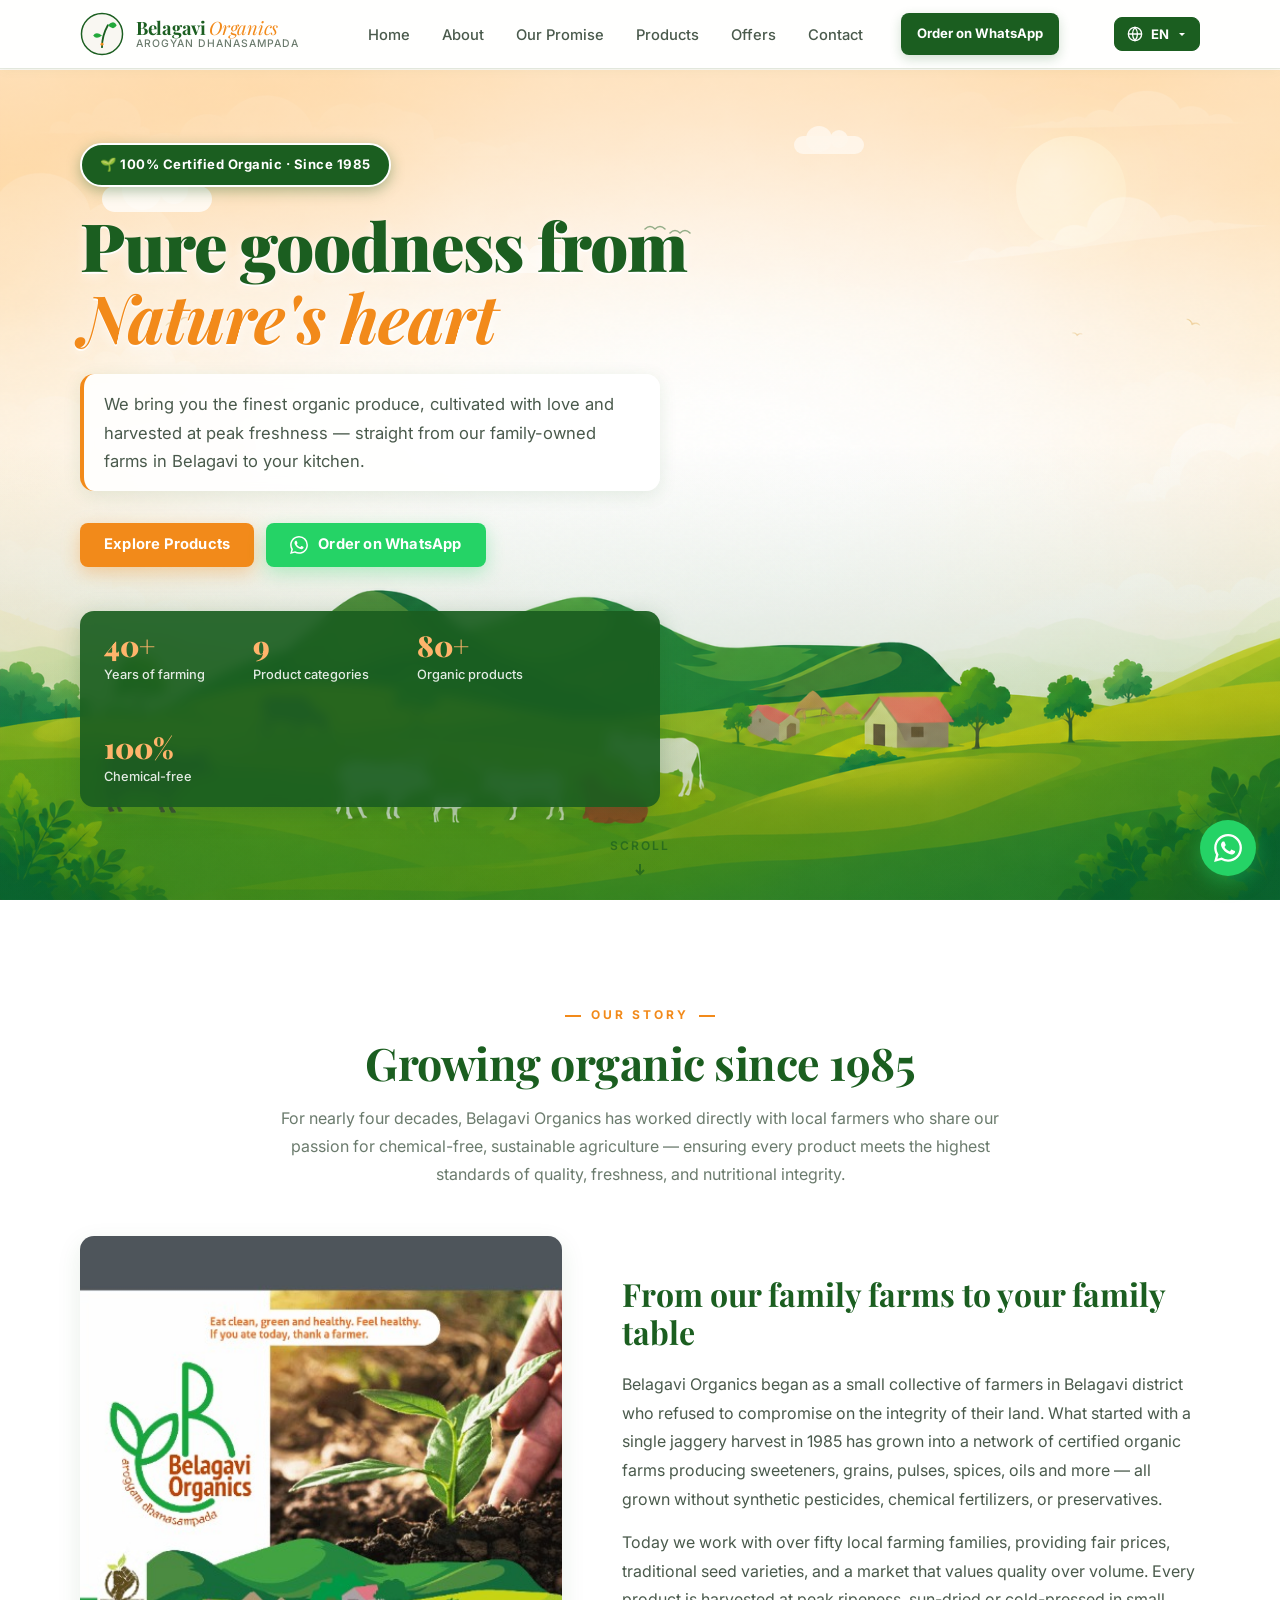
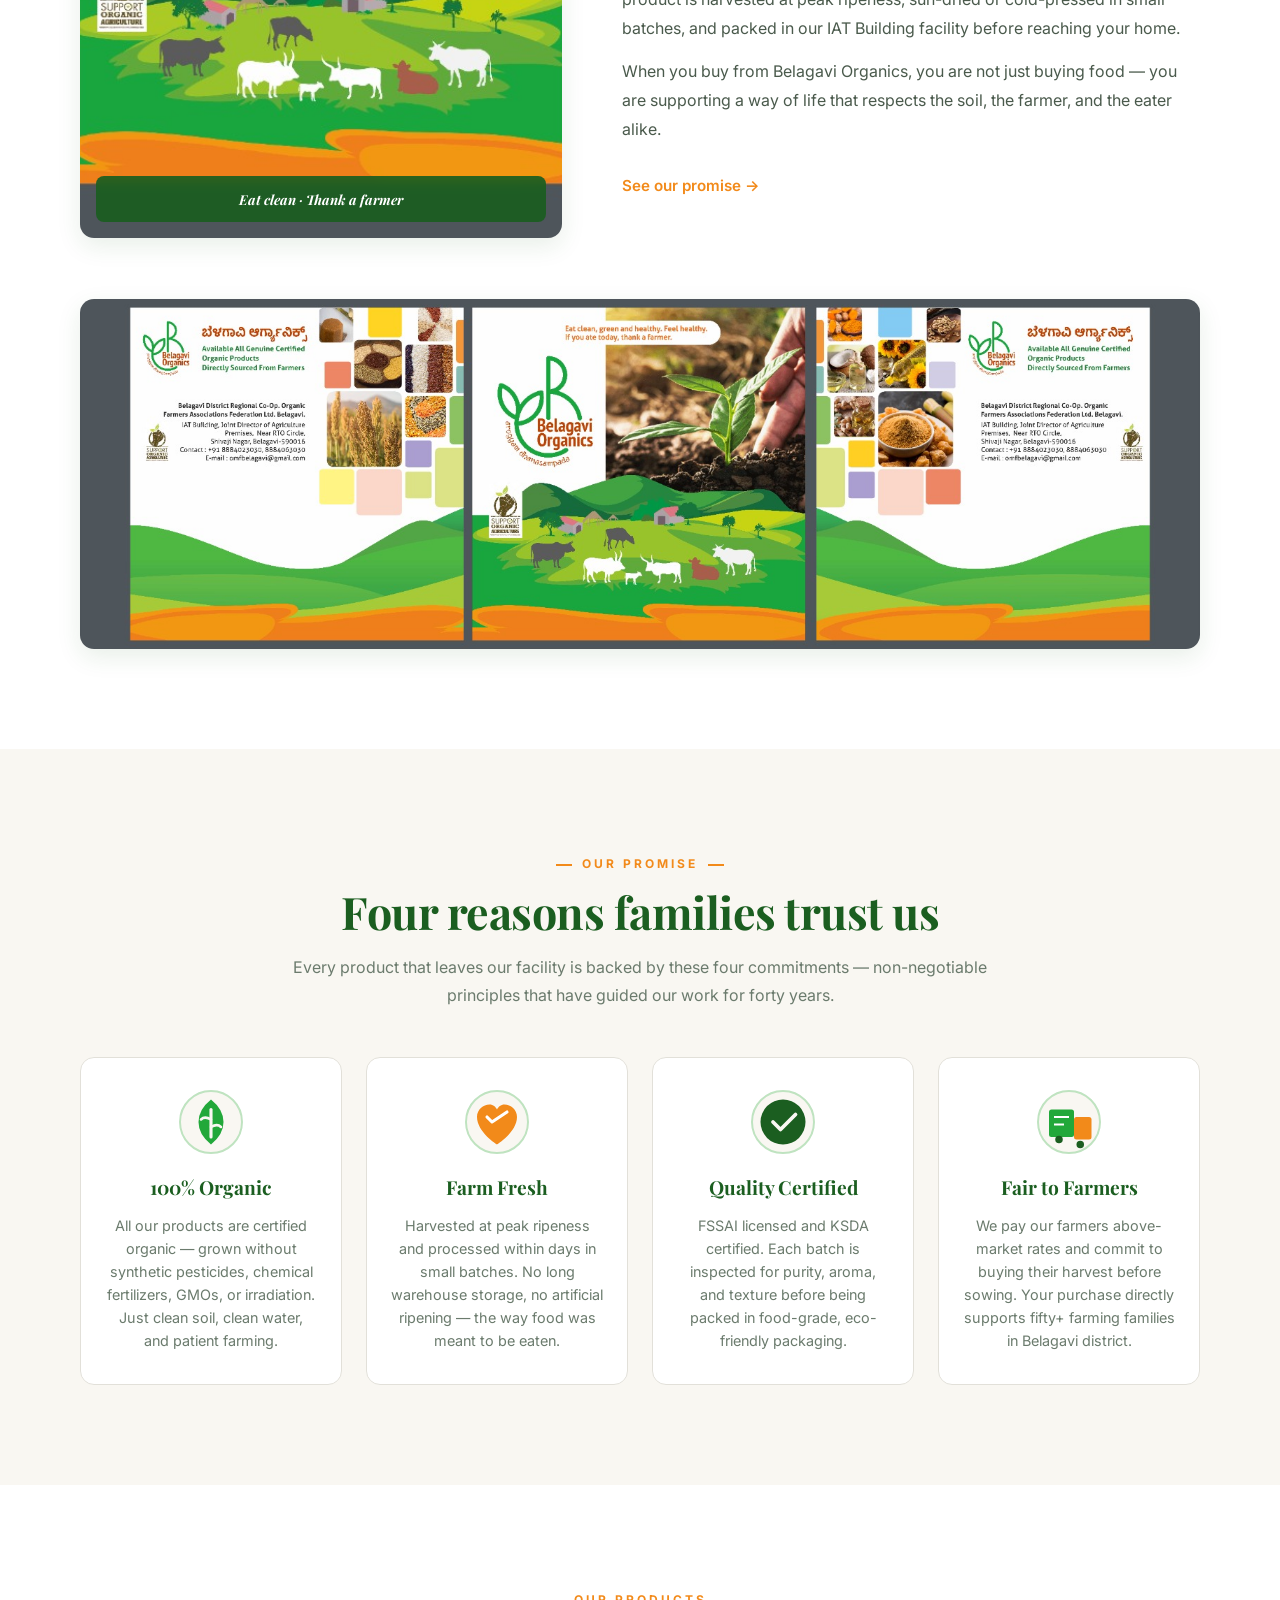
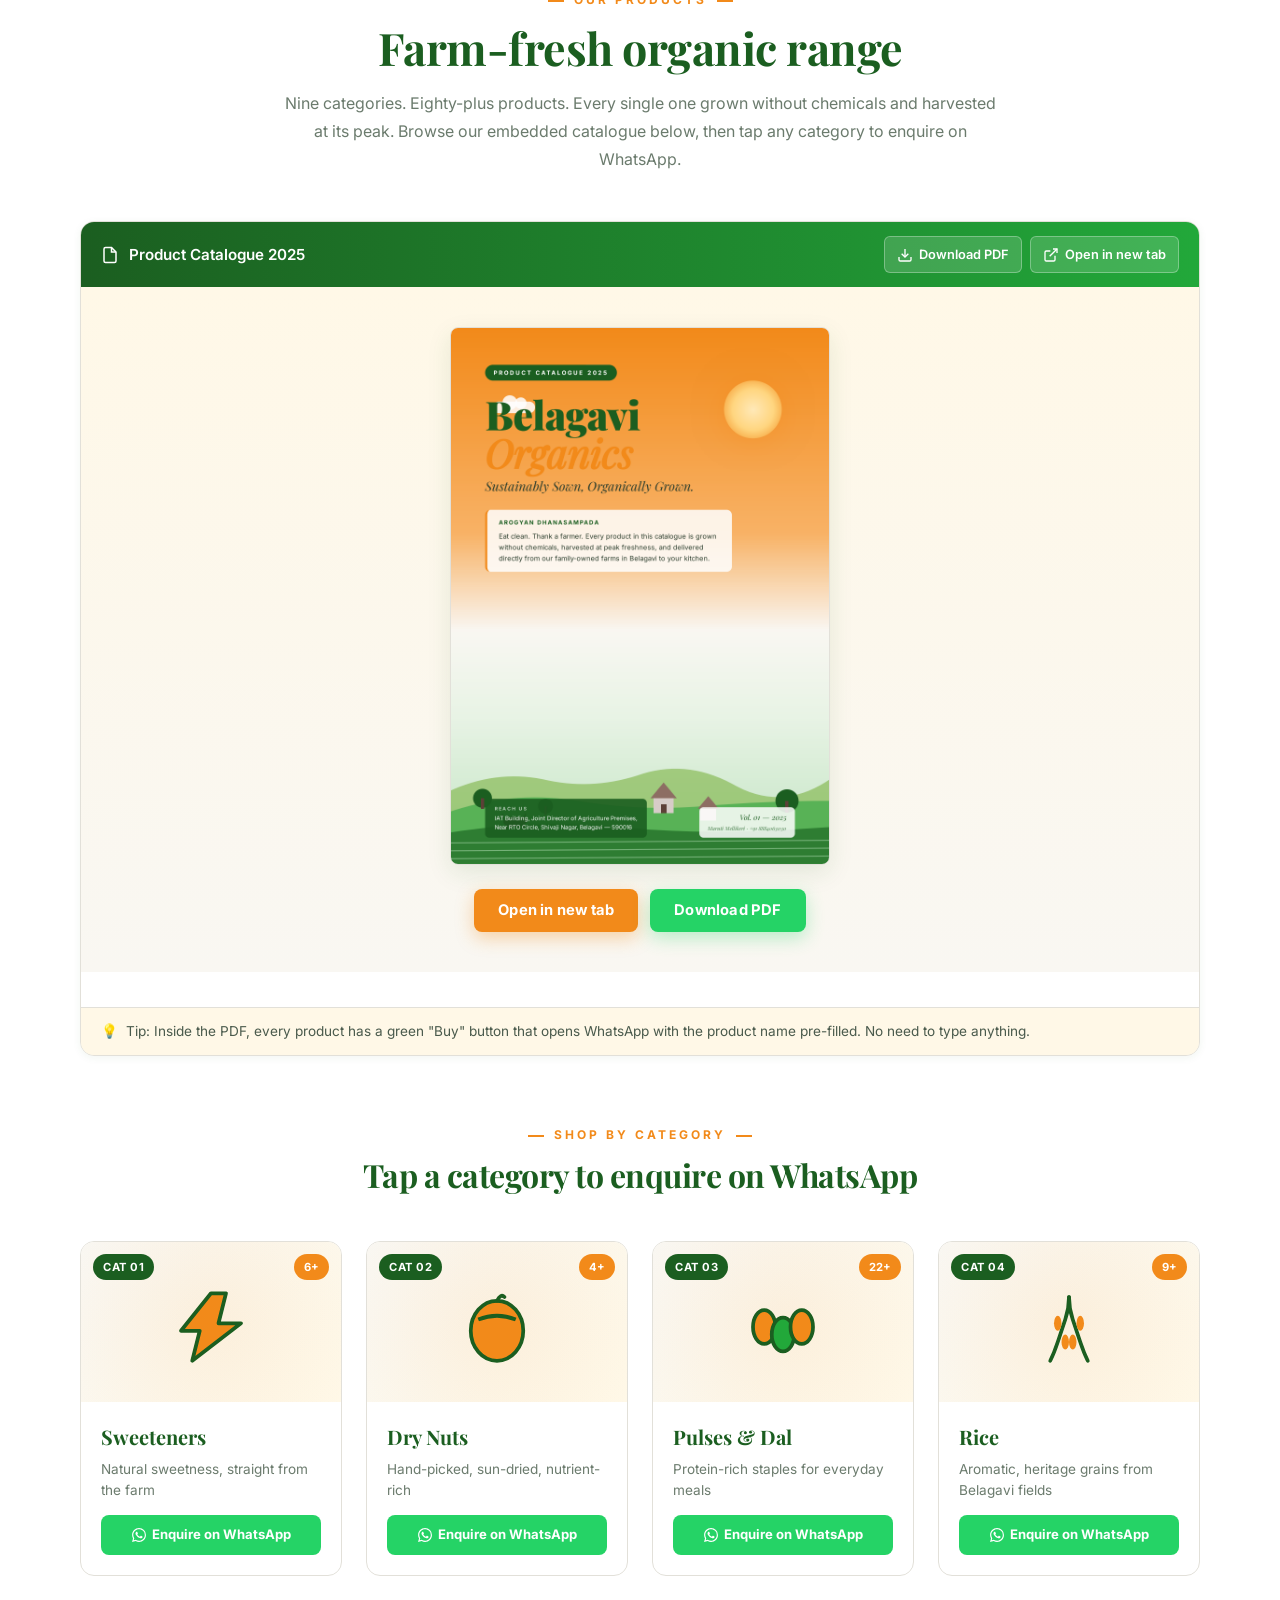
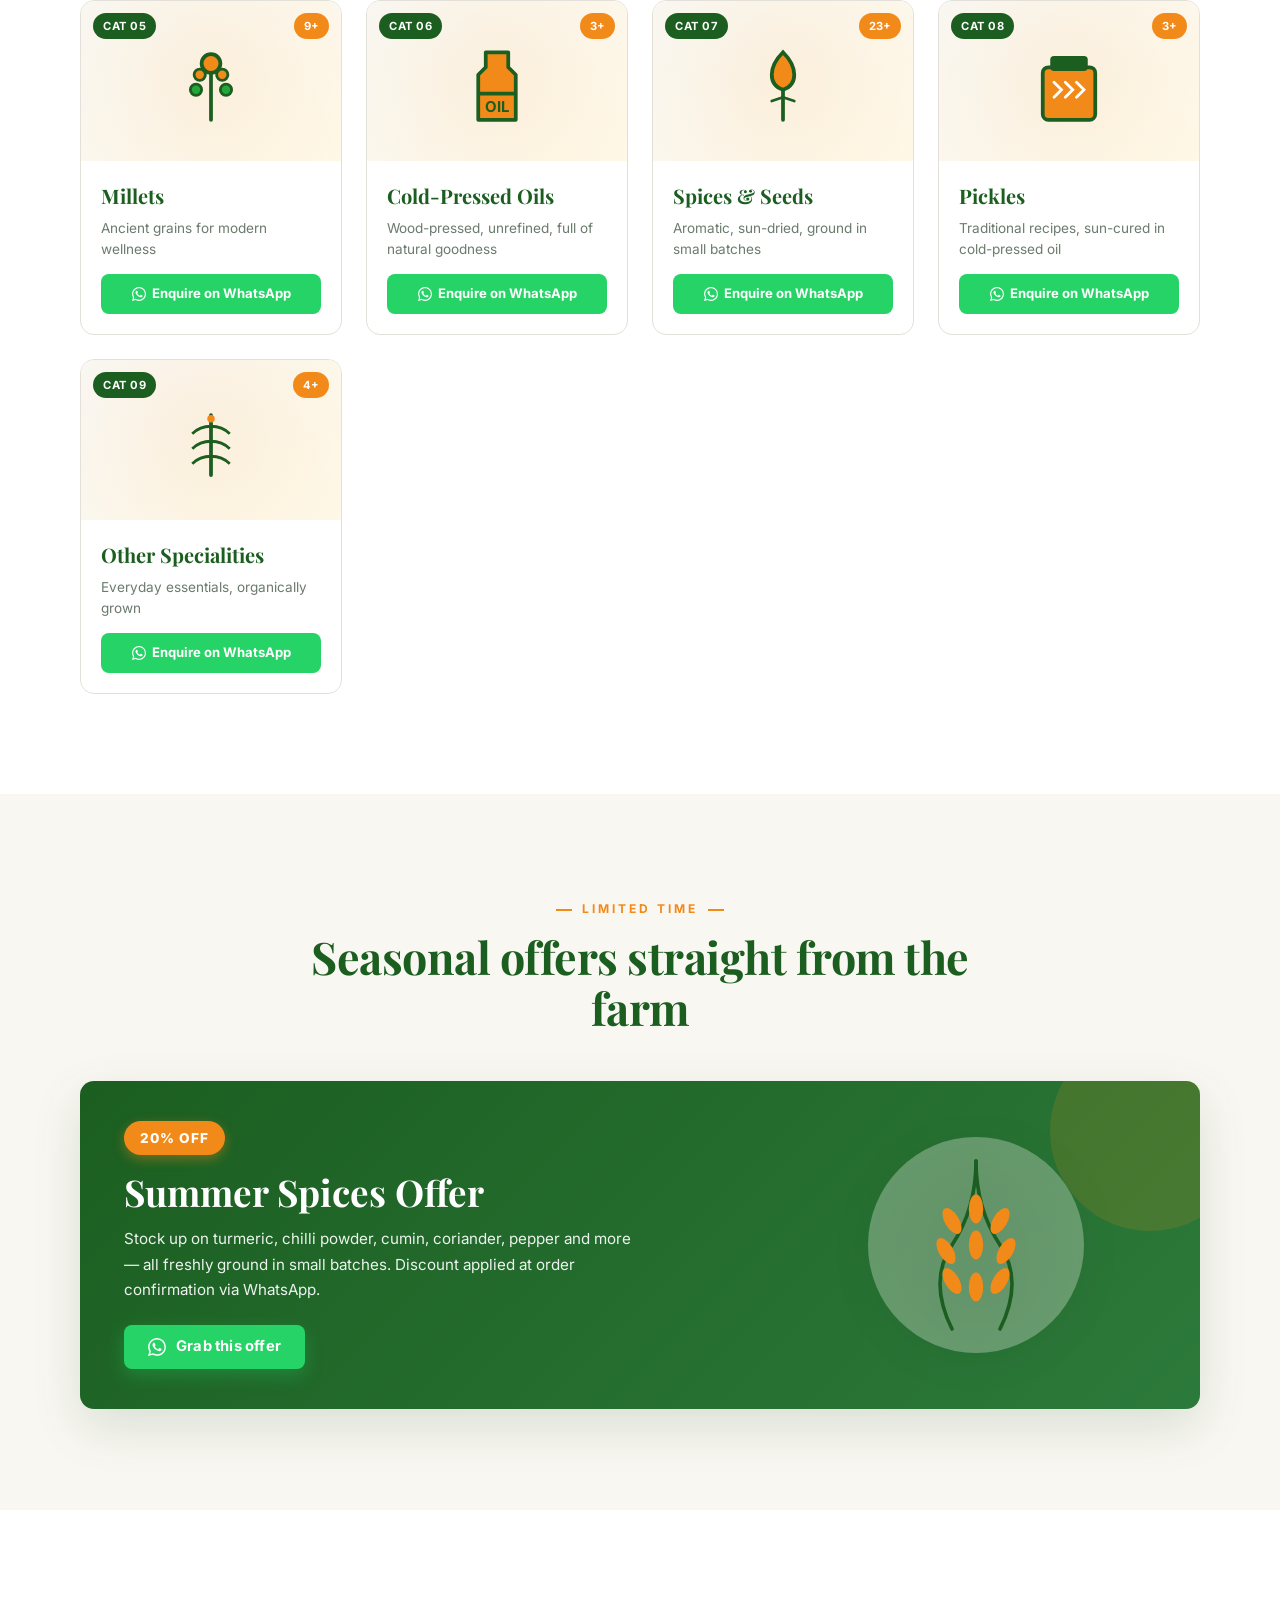
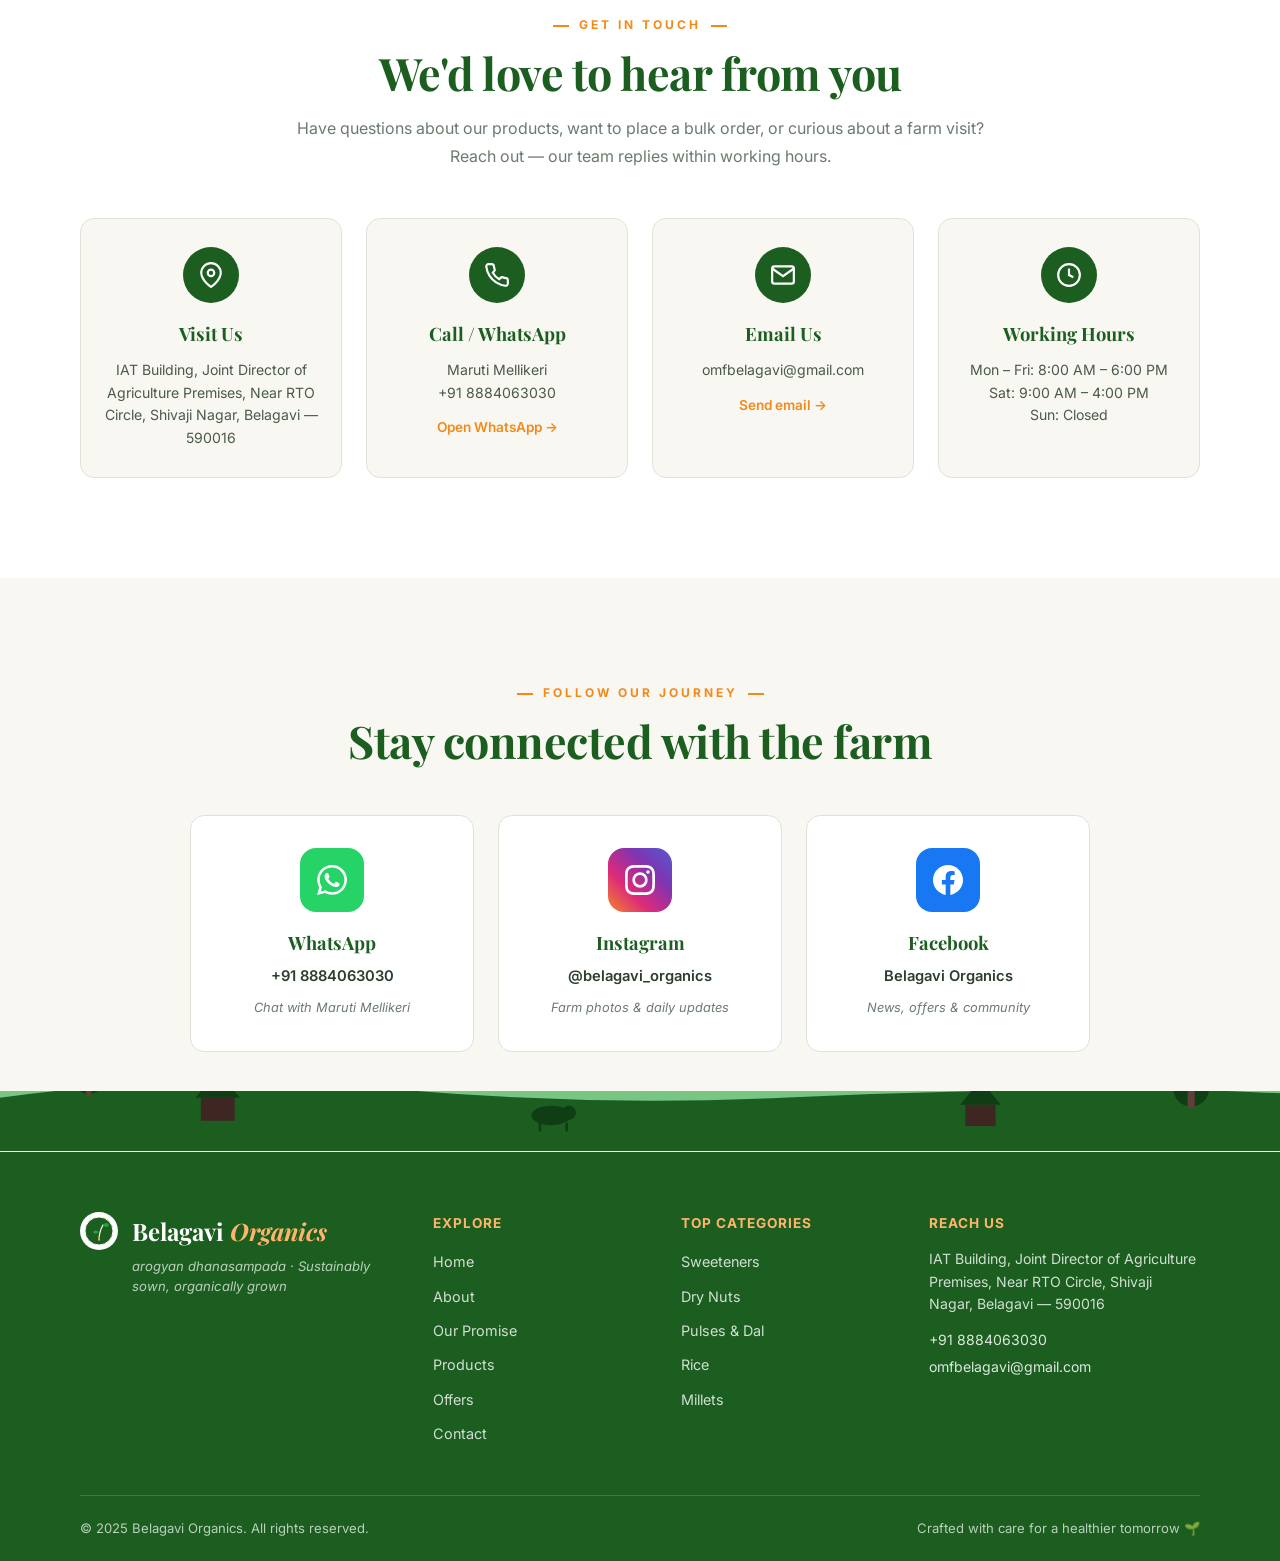
==== index.html @ 6147b45c "Add files via upload" ====
<!DOCTYPE html>
<html lang="en" data-lang="en">
<head>
  <meta charset="UTF-8">
  <meta name="viewport" content="width=device-width, initial-scale=1.0">
  <meta name="description" content="Belagavi Organics — Certified organic farm produce from Belagavi, Karnataka. Sustainably sown, organically grown since 1985. Order sweeteners, dry nuts, pulses, rice, millets, oils, spices, pickles and more via WhatsApp.">
  <meta name="theme-color" content="#1B5E20">
  <meta property="og:title" content="Belagavi Organics — Sustainably Sown, Organically Grown">
  <meta property="og:description" content="Certified organic farm produce from Belagavi. Order directly via WhatsApp.">
  <meta property="og:type" content="website">
  <title>Belagavi Organics — Sustainably Sown, Organically Grown</title>
  <link rel="icon" type="image/jpeg" href="assets/images/logo-text.jpg">
  <link rel="preconnect" href="https://fonts.googleapis.com">
  <link rel="preconnect" href="https://fonts.gstatic.com" crossorigin>
  <link href="https://fonts.googleapis.com/css2?family=Playfair+Display:ital,wght@0,400;0,700;0,900;1,400;1,700&family=Inter:wght@300;400;500;600;700;800&family=Noto+Sans+Devanagari:wght@400;500;600;700&family=Noto+Sans+Kannada:wght@400;500;600;700&display=swap" rel="stylesheet">
  <link rel="stylesheet" href="css/style.css">
</head>
<body>

<!-- ============== HEADER ============== -->
<header class="site-header" id="siteHeader">
  <div class="header-inner">
    <a href="#home" class="logo-link" aria-label="Belagavi Organics home">
      <span class="logo-mark" aria-hidden="true">
        <svg viewBox="0 0 60 60" xmlns="http://www.w3.org/2000/svg">
          <circle cx="30" cy="30" r="28" fill="#F9F7F2" stroke="#1B5E20" stroke-width="2"/>
          <path class="stem" d="M30 48 Q30 32 38 18" stroke="#1B5E20" stroke-width="2.5" fill="none" stroke-linecap="round"/>
          <path class="leaf leaf-r" d="M38 18 Q46 10 50 18 Q46 26 38 18" fill="#22A83A"/>
          <path class="leaf leaf-l" d="M30 32 Q22 26 18 32 Q22 38 30 32" fill="#22A83A"/>
          <circle cx="30" cy="44" r="2" fill="#F28A1A"/>
        </svg>
      </span>
      <span class="logo-text">
        <span class="logo-name">Belagavi <em>Organics</em></span>
        <span class="logo-tag" data-i18n="logo.tag">arogyan dhanasampada</span>
      </span>
    </a>

    <nav class="main-nav" id="mainNav" aria-label="Primary navigation">
      <ul>
        <li><a href="#home" data-i18n="nav.home">Home</a></li>
        <li><a href="#about" data-i18n="nav.about">About</a></li>
        <li><a href="#commitment" data-i18n="nav.commitment">Our Promise</a></li>
        <li><a href="#products" data-i18n="nav.products">Products</a></li>
        <li><a href="#offers" data-i18n="nav.offers">Offers</a></li>
        <li><a href="#contact" data-i18n="nav.contact">Contact</a></li>
      </ul>
      <a class="nav-cta" href="https://wa.me/918884063030?text=Namaste%2C%20I%20would%20like%20to%20know%20more%20about%20Belagavi%20Organics%20products." target="_blank" rel="noopener" data-i18n="nav.order">Order on WhatsApp</a>
    </nav>

    <div class="header-actions">
      <div class="lang-switcher">
        <button class="lang-btn" id="langBtn" aria-haspopup="true" aria-expanded="false" aria-label="Select language">
          <svg width="16" height="16" viewBox="0 0 24 24" fill="none" stroke="currentColor" stroke-width="2"><circle cx="12" cy="12" r="10"/><path d="M2 12h20M12 2a15.3 15.3 0 0 1 0 20 15.3 15.3 0 0 1 0-20z"/></svg>
          <span class="lang-current">EN</span>
          <svg width="10" height="10" viewBox="0 0 10 10" fill="currentColor"><path d="M2 4l3 3 3-3z"/></svg>
        </button>
        <ul class="lang-menu" id="langMenu" role="menu">
          <li role="menuitem" data-lang="en"><span class="lang-flag">🇬🇧</span> English</li>
          <li role="menuitem" data-lang="hi"><span class="lang-flag">🇮🇳</span> हिंदी</li>
          <li role="menuitem" data-lang="kn"><span class="lang-flag">🇮🇳</span> ಕನ್ನಡ</li>
          <li role="menuitem" data-lang="mr"><span class="lang-flag">🇮🇳</span> मराठी</li>
        </ul>
      </div>

      <button class="nav-toggle" id="navToggle" aria-label="Toggle navigation menu" aria-expanded="false">
        <span></span><span></span><span></span>
      </button>
    </div>
  </div>
</header>

<!-- ============== HERO ============== -->
<section class="hero" id="home">
  <!-- Village/Nature background: orange sky → cream clouds → green hills + huts + cows -->
  <div class="hero-sky" aria-hidden="true">
    <div class="hero-sun"></div>
    <div class="hero-cloud c1"></div>
    <div class="hero-cloud c2"></div>
    <div class="hero-cloud c3"></div>
    <div class="hero-birds">
      <svg viewBox="0 0 60 20" xmlns="http://www.w3.org/2000/svg"><path d="M5 10 Q10 5 15 10 Q20 5 25 10" stroke="#1B5E20" stroke-width="1.5" fill="none" stroke-linecap="round"/><path d="M30 14 Q35 9 40 14 Q45 9 50 14" stroke="#1B5E20" stroke-width="1.5" fill="none" stroke-linecap="round"/></svg>
    </div>
  </div>

  <div class="hero-landscape" aria-hidden="true">
    <svg viewBox="0 0 1440 500" preserveAspectRatio="xMidYMax slice" xmlns="http://www.w3.org/2000/svg">
      <!-- Distant hills -->
      <path d="M0,260 Q180,200 360,230 T720,210 T1080,230 T1440,220 L1440,500 L0,500 Z" fill="#7CB342" opacity="0.55"/>
      <!-- Mid hills -->
      <path d="M0,330 Q220,280 440,310 T880,320 T1320,310 L1440,318 L1440,500 L0,500 Z" fill="#4CAF50" opacity="0.85"/>
      <!-- Front field -->
      <path d="M0,400 Q280,370 560,395 T1120,400 T1440,395 L1440,500 L0,500 Z" fill="#2E7D32"/>

      <!-- Trees on the left -->
      <g><circle cx="80" cy="280" r="26" fill="#1B5E20"/><rect x="76" y="280" width="8" height="28" fill="#5D4037"/></g>
      <g><circle cx="130" cy="305" r="18" fill="#1B5E20"/><rect x="127" y="305" width="6" height="22" fill="#5D4037"/></g>
      <!-- Trees on the right -->
      <g><circle cx="1320" cy="290" r="30" fill="#1B5E20"/><rect x="1316" y="290" width="9" height="32" fill="#5D4037"/></g>
      <g><circle cx="1250" cy="315" r="20" fill="#1B5E20"/><rect x="1247" y="315" width="6" height="22" fill="#5D4037"/></g>

      <!-- Village huts (left cluster) -->
      <g transform="translate(220, 310)">
        <polygon points="0,0 70,0 35,-44" fill="#A1887F"/>
        <rect x="8" y="0" width="54" height="38" fill="#ECE5DD"/>
        <rect x="28" y="16" width="14" height="22" fill="#5D4037"/>
        <path d="M30,-32 Q32,-40 36,-38" stroke="#1B5E20" stroke-width="2" fill="none"/>
      </g>
      <g transform="translate(320, 330)">
        <polygon points="0,0 54,0 27,-34" fill="#A1887F"/>
        <rect x="6" y="0" width="42" height="30" fill="#ECE5DD"/>
        <rect x="22" y="12" width="10" height="18" fill="#5D4037"/>
      </g>

      <!-- Village hut (right cluster) -->
      <g transform="translate(1080, 325)">
        <polygon points="0,0 64,0 32,-40" fill="#A1887F"/>
        <rect x="8" y="0" width="48" height="36" fill="#ECE5DD"/>
        <rect x="26" y="14" width="12" height="22" fill="#5D4037"/>
      </g>

      <!-- Cow silhouette (center-left) -->
      <g transform="translate(540, 420)" fill="#3E2723">
        <ellipse cx="0" cy="0" rx="32" ry="16"/>
        <circle cx="28" cy="-4" r="11"/>
        <path d="M22,-14 Q19,-22 24,-22 L26,-14 Z" fill="#3E2723"/>
        <path d="M34,-14 Q37,-22 32,-22 L30,-14 Z" fill="#3E2723"/>
        <rect x="-22" y="10" width="4" height="14"/>
        <rect x="-10" y="10" width="4" height="14"/>
        <rect x="16" y="10" width="4" height="14"/>
        <rect x="26" y="10" width="4" height="14"/>
        <ellipse cx="-32" cy="-2" rx="8" ry="5" fill="#3E2723"/>
        <ellipse cx="6" cy="-10" rx="5" ry="3" fill="#FFF8E7"/>
      </g>

      <!-- Cow silhouette (right) -->
      <g transform="translate(950, 440)" fill="#5D4037">
        <ellipse cx="0" cy="0" rx="24" ry="12"/>
        <circle cx="22" cy="-3" r="8"/>
        <rect x="-16" y="8" width="3" height="10"/>
        <rect x="-6" y="8" width="3" height="10"/>
        <rect x="12" y="8" width="3" height="10"/>
        <rect x="20" y="8" width="3" height="10"/>
      </g>

      <!-- Crop rows -->
      <g stroke="#A5D6A7" stroke-width="2" opacity="0.55">
        <line x1="0" y1="440" x2="1440" y2="432"/>
        <line x1="0" y1="460" x2="1440" y2="455"/>
        <line x1="0" y1="480" x2="1440" y2="478"/>
      </g>

      <!-- Distant birds -->
      <g stroke="#1B5E20" stroke-width="1.5" fill="none" opacity="0.7">
        <path d="M620 180 Q628 174 636 180 Q644 174 652 180"/>
        <path d="M780 150 Q786 145 792 150 Q798 145 804 150"/>
      </g>
    </svg>
  </div>

  <div class="hero-content">
    <div class="hero-tag" data-i18n="hero.tag">🌱 100% Certified Organic · Since 1985</div>
    <h1 class="hero-title" data-i18n-html="hero.title">Pure goodness from <em> Nature's heart</em></h1>
    <p class="hero-sub" data-i18n="hero.sub">We bring you the finest organic produce, cultivated with love and harvested at peak freshness — straight from our family-owned farms in Belagavi to your kitchen.</p>
    <div class="hero-buttons">
      <a href="#products" class="btn btn-primary" data-i18n="hero.cta1">Explore Products</a>
      <a href="https://wa.me/918884063030?text=Namaste%2C%20I%20would%20like%20to%20place%20an%20order%20with%20Belagavi%20Organics." target="_blank" rel="noopener" class="btn btn-wa">
        <svg width="18" height="18" viewBox="0 0 24 24" fill="currentColor"><path d="M17.472 14.382c-.297-.149-1.758-.867-2.03-.967-.273-.099-.471-.148-.67.15-.197.297-.767.966-.94 1.164-.173.199-.347.223-.644.075-.297-.15-1.255-.463-2.39-1.475-.883-.788-1.48-1.761-1.653-2.059-.173-.297-.018-.458.13-.606.134-.133.298-.347.446-.52.149-.174.198-.298.298-.497.099-.198.05-.371-.025-.52-.075-.149-.669-1.612-.916-2.207-.242-.579-.487-.5-.669-.51l-.57-.01c-.198 0-.52.074-.792.372-.272.297-1.04 1.016-1.04 2.479 0 1.462 1.065 2.875 1.213 3.074.149.198 2.096 3.2 5.077 4.487.709.306 1.263.489 1.694.625.712.227 1.36.195 1.872.118.571-.085 1.758-.719 2.006-1.413.248-.694.248-1.289.173-1.413-.074-.124-.272-.198-.57-.347m-5.421 7.403h-.004a9.87 9.87 0 01-5.031-1.378l-.361-.214-3.741.982.998-3.648-.235-.374a9.86 9.86 0 01-1.51-5.26c.001-5.45 4.436-9.884 9.888-9.884 2.64 0 5.122 1.03 6.988 2.898a9.825 9.825 0 012.893 6.994c-.003 5.45-4.437 9.884-9.885 9.884m8.413-18.297A11.815 11.815 0 0012.05 0C5.495 0 .16 5.335.157 11.892c0 2.096.547 4.142 1.588 5.945L.057 24l6.305-1.654a11.882 11.882 0 005.683 1.448h.005c6.554 0 11.89-5.335 11.893-11.893a11.821 11.821 0 00-3.48-8.413z"/></svg>
        <span data-i18n="hero.cta2">Order on WhatsApp</span>
      </a>
    </div>

    <div class="hero-trust">
      <div class="trust-item">
        <strong>40+</strong>
        <span data-i18n="hero.trust1">Years of farming</span>
      </div>
      <div class="trust-item">
        <strong>9</strong>
        <span data-i18n="hero.trust2">Product categories</span>
      </div>
      <div class="trust-item">
        <strong>80+</strong>
        <span data-i18n="hero.trust3">Organic products</span>
      </div>
      <div class="trust-item">
        <strong>100%</strong>
        <span data-i18n="hero.trust4">Chemical-free</span>
      </div>
    </div>
  </div>

  <a href="#about" class="hero-scroll" aria-label="Scroll down">
    <span data-i18n="hero.scroll">Scroll</span>
    <svg width="14" height="14" viewBox="0 0 14 14" fill="none" stroke="currentColor" stroke-width="2"><path d="M7 2v10M3 8l4 4 4-4"/></svg>
  </a>
</section>

<!-- ============== ABOUT ============== -->
<section class="about" id="about">
  <div class="container">
    <div class="section-head reveal">
      <span class="section-tag" data-i18n="about.tag">OUR STORY</span>
      <h2 class="section-title" data-i18n="about.title">Growing organic since 1985</h2>
      <p class="section-lead" data-i18n="about.lead">For nearly four decades, Belagavi Organics has worked directly with local farmers who share our passion for chemical-free, sustainable agriculture — ensuring every product meets the highest standards of quality, freshness, and nutritional integrity.</p>
    </div>

    <div class="about-grid">
      <div class="about-img reveal">
        <img src="assets/images/brochure-1.jpg" alt="Belagavi Organics brochure — Sustainably Sown, Organically Grown" loading="lazy">
        <div class="about-img-badge">
          <strong data-i18n="about.badge">Eat clean · Thank a farmer</strong>
        </div>
      </div>
      <div class="about-text reveal">
        <h3 data-i18n="about.h">From our family farms to your family table</h3>
        <p data-i18n="about.p1">Belagavi Organics began as a small collective of farmers in Belagavi district who refused to compromise on the integrity of their land. What started with a single jaggery harvest in 1985 has grown into a network of certified organic farms producing sweeteners, grains, pulses, spices, oils and more — all grown without synthetic pesticides, chemical fertilizers, or preservatives.</p>
        <p data-i18n="about.p2">Today we work with over fifty local farming families, providing fair prices, traditional seed varieties, and a market that values quality over volume. Every product is harvested at peak ripeness, sun-dried or cold-pressed in small batches, and packed in our IAT Building facility before reaching your home.</p>
        <p data-i18n="about.p3">When you buy from Belagavi Organics, you are not just buying food — you are supporting a way of life that respects the soil, the farmer, and the eater alike.</p>
        <a href="#commitment" class="text-link" data-i18n="about.link">See our promise →</a>
      </div>
    </div>

    <div class="about-strip reveal">
      <img src="assets/images/brochure-2.jpg" alt="Belagavi Organics — Available all genuine certified organic products" loading="lazy">
    </div>
  </div>
</section>

<!-- ============== COMMITMENT ============== -->
<section class="commitment" id="commitment">
  <div class="container">
    <div class="section-head reveal">
      <span class="section-tag" data-i18n="commitment.tag">OUR PROMISE</span>
      <h2 class="section-title" data-i18n="commitment.title">Four reasons families trust us</h2>
      <p class="section-lead" data-i18n="commitment.lead">Every product that leaves our facility is backed by these four commitments — non-negotiable principles that have guided our work for forty years.</p>
    </div>

    <div class="commit-grid">
      <div class="commit-card reveal">
        <div class="commit-icon">
          <svg viewBox="0 0 48 48" fill="none"><path d="M24 6 Q14 14 14 24 Q14 34 24 42 Q34 34 34 24 Q34 14 24 6 Z" fill="#22A83A"/><path d="M24 14 L24 36" stroke="#F9F7F2" stroke-width="2.5" stroke-linecap="round"/><path d="M24 22 Q19 19 16 22 M24 28 Q29 25 32 28" stroke="#F9F7F2" stroke-width="2" fill="none" stroke-linecap="round"/></svg>
        </div>
        <h3 data-i18n="commitment.c1.h">100% Organic</h3>
        <p data-i18n="commitment.c1.p">All our products are certified organic — grown without synthetic pesticides, chemical fertilizers, GMOs, or irradiation. Just clean soil, clean water, and patient farming.</p>
      </div>

      <div class="commit-card reveal">
        <div class="commit-icon">
          <svg viewBox="0 0 48 48" fill="none"><path d="M24 42 C24 42 8 32 8 20 C8 14 13 10 18 10 C21 10 23 12 24 14 C25 12 27 10 30 10 C35 10 40 14 40 20 C40 32 24 42 24 42 Z" fill="#F28A1A"/><path d="M16 20 L20 24 L32 16" stroke="#FFF" stroke-width="2.5" fill="none" stroke-linecap="round" stroke-linejoin="round"/></svg>
        </div>
        <h3 data-i18n="commitment.c2.h">Farm Fresh</h3>
        <p data-i18n="commitment.c2.p">Harvested at peak ripeness and processed within days in small batches. No long warehouse storage, no artificial ripening — the way food was meant to be eaten.</p>
      </div>

      <div class="commit-card reveal">
        <div class="commit-icon">
          <svg viewBox="0 0 48 48" fill="none"><circle cx="24" cy="24" r="18" fill="#1B5E20"/><path d="M16 24 L22 30 L34 18" stroke="#F9F7F2" stroke-width="3" fill="none" stroke-linecap="round" stroke-linejoin="round"/></svg>
        </div>
        <h3 data-i18n="commitment.c3.h">Quality Certified</h3>
        <p data-i18n="commitment.c3.p">FSSAI licensed and KSDA certified. Each batch is inspected for purity, aroma, and texture before being packed in food-grade, eco-friendly packaging.</p>
      </div>

      <div class="commit-card reveal">
        <div class="commit-icon">
          <svg viewBox="0 0 48 48" fill="none"><rect x="8" y="14" width="20" height="22" rx="2" fill="#22A83A"/><rect x="28" y="20" width="14" height="18" rx="2" fill="#F28A1A"/><circle cx="16" cy="38" r="3" fill="#1B5E20"/><circle cx="33" cy="42" r="3" fill="#1B5E20"/><path d="M12 20 L24 20 M12 26 L20 26" stroke="#FFF" stroke-width="1.5"/></svg>
        </div>
        <h3 data-i18n="commitment.c4.h">Fair to Farmers</h3>
        <p data-i18n="commitment.c4.p">We pay our farmers above-market rates and commit to buying their harvest before sowing. Your purchase directly supports fifty+ farming families in Belagavi district.</p>
      </div>
    </div>
  </div>
</section>

<!-- ============== PRODUCTS ============== -->
<section class="products" id="products">
  <div class="container">
    <div class="section-head reveal">
      <span class="section-tag" data-i18n="products.tag">OUR PRODUCTS</span>
      <h2 class="section-title" data-i18n="products.title">Farm-fresh organic range</h2>
      <p class="section-lead" data-i18n="products.lead">Nine categories. Eighty-plus products. Every single one grown without chemicals and harvested at its peak. Browse our embedded catalogue below, then tap any category to enquire on WhatsApp.</p>
    </div>

    <!-- Embedded PDF Catalogue -->
    <div class="catalog-embed reveal">
      <div class="catalog-toolbar">
        <div class="catalog-toolbar-left">
          <svg width="18" height="18" viewBox="0 0 24 24" fill="none" stroke="currentColor" stroke-width="2"><path d="M14 2H6a2 2 0 0 0-2 2v16a2 2 0 0 0 2 2h12a2 2 0 0 0 2-2V8z"/><polyline points="14 2 14 8 20 8"/></svg>
          <span data-i18n="products.catalog">Product Catalogue 2025</span>
        </div>
        <div class="catalog-toolbar-right">
          <a href="assets/catalog/belagavi-organics-catalog.pdf" download class="catalog-dl">
            <svg width="16" height="16" viewBox="0 0 24 24" fill="none" stroke="currentColor" stroke-width="2"><path d="M21 15v4a2 2 0 0 1-2 2H5a2 2 0 0 1-2-2v-4"/><polyline points="7 10 12 15 17 10"/><line x1="12" y1="15" x2="12" y2="3"/></svg>
            <span data-i18n="products.download">Download PDF</span>
          </a>
          <a href="assets/catalog/belagavi-organics-catalog.pdf" target="_blank" rel="noopener" class="catalog-open">
            <svg width="16" height="16" viewBox="0 0 24 24" fill="none" stroke="currentColor" stroke-width="2"><path d="M18 13v6a2 2 0 0 1-2 2H5a2 2 0 0 1-2-2V8a2 2 0 0 1 2-2h6"/><polyline points="15 3 21 3 21 9"/><line x1="10" y1="14" x2="21" y2="3"/></svg>
            <span data-i18n="products.open">Open in new tab</span>
          </a>
        </div>
      </div>
      <div class="catalog-frame-wrap">
        <object data="assets/catalog/belagavi-organics-catalog.pdf#toolbar=1&view=FitH#zoom=100" type="application/pdf" class="catalog-iframe" title="Belagavi Organics Product Catalogue 2025" aria-label="Belagavi Organics Product Catalogue 2025">
          <div class="catalog-fallback">
            <img src="assets/catalog/catalog-preview.png" alt="Belagavi Organics Product Catalogue 2025 — cover preview" loading="lazy">
            <div class="catalog-fallback-actions">
              <a href="assets/catalog/belagavi-organics-catalog.pdf" target="_blank" rel="noopener" class="btn btn-primary">
                <span data-i18n="products.open">Open in new tab</span>
              </a>
              <a href="assets/catalog/belagavi-organics-catalog.pdf" download class="btn btn-wa">
                <span data-i18n="products.download">Download PDF</span>
              </a>
            </div>
          </div>
        </object>
      </div>
      <p class="catalog-note" data-i18n="products.note">Tip: Inside the PDF, every product has a green "Buy" button that opens WhatsApp with the product name pre-filled. No need to type anything.</p>
    </div>

    <!-- Category Cards -->
    <div class="section-head reveal" style="margin-top: 64px;">
      <span class="section-tag" data-i18n="products.catTag">SHOP BY CATEGORY</span>
      <h3 class="section-title small" data-i18n="products.catTitle">Tap a category to enquire on WhatsApp</h3>
    </div>

    <div class="cat-grid" id="catGrid">
      <!-- Populated by js/products.js -->
    </div>
  </div>
</section>

<!-- ============== OFFERS ============== -->
<section class="offers" id="offers">
  <div class="container">
    <div class="section-head reveal">
      <span class="section-tag" data-i18n="offers.tag">LIMITED TIME</span>
      <h2 class="section-title" data-i18n="offers.title">Seasonal offers straight from the farm</h2>
    </div>

    <div class="offer-card reveal">
      <div class="offer-left">
        <span class="offer-discount" data-i18n="offers.d1">20% OFF</span>
        <h3 data-i18n="offers.h1">Summer Spices Offer</h3>
        <p data-i18n="offers.p1">Stock up on turmeric, chilli powder, cumin, coriander, pepper and more — all freshly ground in small batches. Discount applied at order confirmation via WhatsApp.</p>
        <a href="https://wa.me/918884063030?text=Namaste%2C%20I%20saw%20the%20Summer%20Spices%20Offer%20(20%25%20OFF)%20on%20your%20website.%20Please%20share%20the%20spices%20price%20list%20and%20availability." target="_blank" rel="noopener" class="btn btn-wa">
          <svg width="18" height="18" viewBox="0 0 24 24" fill="currentColor"><path d="M17.472 14.382c-.297-.149-1.758-.867-2.03-.967-.273-.099-.471-.148-.67.15-.197.297-.767.966-.94 1.164-.173.199-.347.223-.644.075-.297-.15-1.255-.463-2.39-1.475-.883-.788-1.48-1.761-1.653-2.059-.173-.297-.018-.458.13-.606.134-.133.298-.347.446-.52.149-.174.198-.298.298-.497.099-.198.05-.371-.025-.52-.075-.149-.669-1.612-.916-2.207-.242-.579-.487-.5-.669-.51l-.57-.01c-.198 0-.52.074-.792.372-.272.297-1.04 1.016-1.04 2.479 0 1.462 1.065 2.875 1.213 3.074.149.198 2.096 3.2 5.077 4.487.709.306 1.263.489 1.694.625.712.227 1.36.195 1.872.118.571-.085 1.758-.719 2.006-1.413.248-.694.248-1.289.173-1.413-.074-.124-.272-.198-.57-.347m-5.421 7.403h-.004a9.87 9.87 0 01-5.031-1.378l-.361-.214-3.741.982.998-3.648-.235-.374a9.86 9.86 0 01-1.51-5.26c.001-5.45 4.436-9.884 9.888-9.884 2.64 0 5.122 1.03 6.988 2.898a9.825 9.825 0 012.893 6.994c-.003 5.45-4.437 9.884-9.885 9.884m8.413-18.297A11.815 11.815 0 0012.05 0C5.495 0 .16 5.335.157 11.892c0 2.096.547 4.142 1.588 5.945L.057 24l6.305-1.654a11.882 11.882 0 005.683 1.448h.005c6.554 0 11.89-5.335 11.893-11.893a11.821 11.821 0 00-3.48-8.413z"/></svg>
          <span data-i18n="offers.cta1">Grab this offer</span>
        </a>
      </div>
      <div class="offer-right">
        <svg viewBox="0 0 200 200" xmlns="http://www.w3.org/2000/svg" aria-hidden="true">
          <circle cx="100" cy="100" r="90" fill="#F9F7F2" opacity="0.3"/>
          <path d="M100 30 Q100 70 80 100 Q60 130 80 170" stroke="#1B5E20" stroke-width="3" fill="none" stroke-linecap="round"/>
          <path d="M100 30 Q100 70 120 100 Q140 130 120 170" stroke="#1B5E20" stroke-width="3" fill="none" stroke-linecap="round"/>
          <ellipse cx="80" cy="80" rx="6" ry="12" fill="#F28A1A" transform="rotate(-30 80 80)"/>
          <ellipse cx="100" cy="70" rx="6" ry="12" fill="#F28A1A"/>
          <ellipse cx="120" cy="80" rx="6" ry="12" fill="#F28A1A" transform="rotate(30 120 80)"/>
          <ellipse cx="75" cy="105" rx="6" ry="12" fill="#F28A1A" transform="rotate(-30 75 105)"/>
          <ellipse cx="100" cy="100" rx="6" ry="12" fill="#F28A1A"/>
          <ellipse cx="125" cy="105" rx="6" ry="12" fill="#F28A1A" transform="rotate(30 125 105)"/>
          <ellipse cx="80" cy="130" rx="6" ry="12" fill="#F28A1A" transform="rotate(-30 80 130)"/>
          <ellipse cx="100" cy="135" rx="6" ry="12" fill="#F28A1A"/>
          <ellipse cx="120" cy="130" rx="6" ry="12" fill="#F28A1A" transform="rotate(30 120 130)"/>
        </svg>
      </div>
    </div>
  </div>
</section>

<!-- ============== CONTACT ============== -->
<section class="contact" id="contact">
  <div class="container">
    <div class="section-head reveal">
      <span class="section-tag" data-i18n="contact.tag">GET IN TOUCH</span>
      <h2 class="section-title" data-i18n="contact.title">We'd love to hear from you</h2>
      <p class="section-lead" data-i18n="contact.lead">Have questions about our products, want to place a bulk order, or curious about a farm visit? Reach out — our team replies within working hours.</p>
    </div>

    <div class="contact-grid">
      <div class="contact-card reveal">
        <div class="contact-ico">
          <svg viewBox="0 0 24 24" fill="none" stroke="currentColor" stroke-width="2"><path d="M21 10c0 7-9 13-9 13s-9-6-9-13a9 9 0 0 1 18 0z"/><circle cx="12" cy="10" r="3"/></svg>
        </div>
        <h3 data-i18n="contact.c1.h">Visit Us</h3>
        <p>IAT Building, Joint Director of Agriculture Premises, Near RTO Circle, Shivaji Nagar, Belagavi — 590016</p>
      </div>

      <div class="contact-card reveal">
        <div class="contact-ico">
          <svg viewBox="0 0 24 24" fill="none" stroke="currentColor" stroke-width="2"><path d="M22 16.92v3a2 2 0 0 1-2.18 2 19.79 19.79 0 0 1-8.63-3.07 19.5 19.5 0 0 1-6-6 19.79 19.79 0 0 1-3.07-8.67A2 2 0 0 1 4.11 2h3a2 2 0 0 1 2 1.72 12.84 12.84 0 0 0 .7 2.81 2 2 0 0 1-.45 2.11L8.09 9.91a16 16 0 0 0 6 6l1.27-1.27a2 2 0 0 1 2.11-.45 12.84 12.84 0 0 0 2.81.7A2 2 0 0 1 22 16.92z"/></svg>
        </div>
        <h3 data-i18n="contact.c2.h">Call / WhatsApp</h3>
        <p>Maruti Mellikeri<br>+91 8884063030</p>
        <a href="https://wa.me/918884063030" target="_blank" rel="noopener" class="contact-link" data-i18n="contact.c2.action">Open WhatsApp →</a>
      </div>

      <div class="contact-card reveal">
        <div class="contact-ico">
          <svg viewBox="0 0 24 24" fill="none" stroke="currentColor" stroke-width="2"><path d="M4 4h16c1.1 0 2 .9 2 2v12c0 1.1-.9 2-2 2H4c-1.1 0-2-.9-2-2V6c0-1.1.9-2 2-2z"/><polyline points="22,6 12,13 2,6"/></svg>
        </div>
        <h3 data-i18n="contact.c3.h">Email Us</h3>
        <p>omfbelagavi@gmail.com</p>
        <a href="mailto:omfbelagavi@gmail.com" class="contact-link" data-i18n="contact.c3.action">Send email →</a>
      </div>

      <div class="contact-card reveal">
        <div class="contact-ico">
          <svg viewBox="0 0 24 24" fill="none" stroke="currentColor" stroke-width="2"><circle cx="12" cy="12" r="10"/><polyline points="12 6 12 12 16 14"/></svg>
        </div>
        <h3 data-i18n="contact.c4.h">Working Hours</h3>
        <p>Mon – Fri: 8:00 AM – 6:00 PM<br>Sat: 9:00 AM – 4:00 PM<br>Sun: Closed</p>
      </div>
    </div>
  </div>
</section>

<!-- ============== SOCIAL ============== -->
<section class="social" id="social">
  <div class="container">
    <div class="section-head reveal">
      <span class="section-tag" data-i18n="social.tag">FOLLOW OUR JOURNEY</span>
      <h2 class="section-title" data-i18n="social.title">Stay connected with the farm</h2>
    </div>

    <div class="social-grid">
      <a href="https://wa.me/918884063030" target="_blank" rel="noopener" class="social-card reveal">
        <div class="social-ico social-wa">
          <svg viewBox="0 0 24 24" fill="currentColor"><path d="M17.472 14.382c-.297-.149-1.758-.867-2.03-.967-.273-.099-.471-.148-.67.15-.197.297-.767.966-.94 1.164-.173.199-.347.223-.644.075-.297-.15-1.255-.463-2.39-1.475-.883-.788-1.48-1.761-1.653-2.059-.173-.297-.018-.458.13-.606.134-.133.298-.347.446-.52.149-.174.198-.298.298-.497.099-.198.05-.371-.025-.52-.075-.149-.669-1.612-.916-2.207-.242-.579-.487-.5-.669-.51l-.57-.01c-.198 0-.52.074-.792.372-.272.297-1.04 1.016-1.04 2.479 0 1.462 1.065 2.875 1.213 3.074.149.198 2.096 3.2 5.077 4.487.709.306 1.263.489 1.694.625.712.227 1.36.195 1.872.118.571-.085 1.758-.719 2.006-1.413.248-.694.248-1.289.173-1.413-.074-.124-.272-.198-.57-.347m-5.421 7.403h-.004a9.87 9.87 0 01-5.031-1.378l-.361-.214-3.741.982.998-3.648-.235-.374a9.86 9.86 0 01-1.51-5.26c.001-5.45 4.436-9.884 9.888-9.884 2.64 0 5.122 1.03 6.988 2.898a9.825 9.825 0 012.893 6.994c-.003 5.45-4.437 9.884-9.885 9.884m8.413-18.297A11.815 11.815 0 0012.05 0C5.495 0 .16 5.335.157 11.892c0 2.096.547 4.142 1.588 5.945L.057 24l6.305-1.654a11.882 11.882 0 005.683 1.448h.005c6.554 0 11.89-5.335 11.893-11.893a11.821 11.821 0 00-3.48-8.413z"/></svg>
        </div>
        <h3>WhatsApp</h3>
        <p>+91 8884063030</p>
        <span class="social-handle" data-i18n="social.wa">Chat with Maruti Mellikeri</span>
      </a>

      <a href="https://instagram.com/belagavi_organics" target="_blank" rel="noopener" class="social-card reveal">
        <div class="social-ico social-ig">
          <svg viewBox="0 0 24 24" fill="currentColor"><path d="M12 2.163c3.204 0 3.584.012 4.85.07 3.252.148 4.771 1.691 4.919 4.919.058 1.265.069 1.645.069 4.849 0 3.205-.012 3.584-.069 4.849-.149 3.225-1.664 4.771-4.919 4.919-1.266.058-1.644.07-4.85.07-3.204 0-3.584-.012-4.849-.07-3.26-.149-4.771-1.699-4.919-4.92-.058-1.265-.07-1.644-.07-4.849 0-3.204.013-3.583.07-4.849.149-3.227 1.664-4.771 4.919-4.919 1.266-.057 1.645-.069 4.849-.069zM12 0C8.741 0 8.333.014 7.053.072 2.695.272.273 2.69.073 7.052.014 8.333 0 8.741 0 12c0 3.259.014 3.668.072 4.948.2 4.358 2.618 6.78 6.98 6.98C8.333 23.986 8.741 24 12 24c3.259 0 3.668-.014 4.948-.072 4.354-.2 6.782-2.618 6.979-6.98.059-1.28.073-1.689.073-4.948 0-3.259-.014-3.667-.072-4.947-.196-4.354-2.617-6.78-6.979-6.98C15.668.014 15.259 0 12 0zm0 5.838a6.162 6.162 0 100 12.324 6.162 6.162 0 000-12.324zM12 16a4 4 0 110-8 4 4 0 010 8zm6.406-11.845a1.44 1.44 0 100 2.881 1.44 1.44 0 000-2.881z"/></svg>
        </div>
        <h3>Instagram</h3>
        <p>@belagavi_organics</p>
        <span class="social-handle" data-i18n="social.ig">Farm photos & daily updates</span>
      </a>

      <a href="https://facebook.com/belagaviorganics" target="_blank" rel="noopener" class="social-card reveal">
        <div class="social-ico social-fb">
          <svg viewBox="0 0 24 24" fill="currentColor"><path d="M24 12.073c0-6.627-5.373-12-12-12s-12 5.373-12 12c0 5.99 4.388 10.954 10.125 11.854v-8.385H7.078v-3.47h3.047V9.43c0-3.007 1.792-4.669 4.533-4.669 1.312 0 2.686.235 2.686.235v2.953H15.83c-1.491 0-1.956.925-1.956 1.874v2.25h3.328l-.532 3.47h-2.796v8.385C19.612 23.027 24 18.062 24 12.073z"/></svg>
        </div>
        <h3>Facebook</h3>
        <p>Belagavi Organics</p>
        <span class="social-handle" data-i18n="social.fb">News, offers & community</span>
      </a>
    </div>
  </div>
</section>

<!-- ============== FOOTER ============== -->
<footer class="site-footer">
  <div class="footer-landscape" aria-hidden="true">
    <svg viewBox="0 0 1440 240" preserveAspectRatio="xMidYMax slice" xmlns="http://www.w3.org/2000/svg">
      <path d="M0,140 Q180,100 360,120 T720,110 T1080,125 T1440,115 L1440,240 L0,240 Z" fill="#22A83A" opacity="0.6"/>
      <path d="M0,180 Q220,150 440,170 T880,180 T1320,170 L1440,175 L1440,240 L0,240 Z" fill="#1B5E20"/>
      <g><circle cx="100" cy="160" r="16" fill="#0F3D14"/><rect x="97" y="160" width="6" height="18" fill="#5D4037"/></g>
      <g><circle cx="1340" cy="170" r="20" fill="#0F3D14"/><rect x="1336" y="170" width="8" height="22" fill="#5D4037"/></g>
      <g transform="translate(220, 180)"><polygon points="0,0 50,0 25,-30" fill="#0F3D14"/><rect x="6" y="0" width="38" height="26" fill="#3E2723"/></g>
      <g transform="translate(1080, 188)"><polygon points="0,0 46,0 23,-28" fill="#0F3D14"/><rect x="6" y="0" width="34" height="24" fill="#3E2723"/></g>
      <g transform="translate(620, 200)" fill="#0F3D14"><ellipse cx="0" cy="0" rx="22" ry="11"/><circle cx="20" cy="-3" r="8"/><rect x="-14" y="8" width="3" height="10"/><rect x="16" y="8" width="3" height="10"/></g>
    </svg>
  </div>

  <div class="container footer-inner">
    <div class="footer-top">
      <div class="footer-brand">
        <span class="logo-mark small" aria-hidden="true">
          <svg viewBox="0 0 60 60" xmlns="http://www.w3.org/2000/svg">
            <circle cx="30" cy="30" r="28" fill="#1B5E20" stroke="#F9F7F2" stroke-width="2"/>
            <path d="M30 48 Q30 32 38 18" stroke="#F9F7F2" stroke-width="2.5" fill="none" stroke-linecap="round"/>
            <path d="M38 18 Q46 10 50 18 Q46 26 38 18" fill="#22A83A"/>
            <path d="M30 32 Q22 26 18 32 Q22 38 30 32" fill="#22A83A"/>
            <circle cx="30" cy="44" r="2" fill="#F28A1A"/>
          </svg>
        </span>
        <div>
          <h3 class="footer-name">Belagavi <em>Organics</em></h3>
          <p class="footer-tag" data-i18n="footer.tag">arogyan dhanasampada · Sustainably sown, organically grown</p>
        </div>
      </div>

      <div class="footer-col">
        <h4 data-i18n="footer.explore">Explore</h4>
        <ul>
          <li><a href="#home" data-i18n="nav.home">Home</a></li>
          <li><a href="#about" data-i18n="nav.about">About</a></li>
          <li><a href="#commitment" data-i18n="nav.commitment">Our Promise</a></li>
          <li><a href="#products" data-i18n="nav.products">Products</a></li>
          <li><a href="#offers" data-i18n="nav.offers">Offers</a></li>
          <li><a href="#contact" data-i18n="nav.contact">Contact</a></li>
        </ul>
      </div>

      <div class="footer-col">
        <h4 data-i18n="footer.categories">Top Categories</h4>
        <ul id="footerCats">
          <!-- Populated by js/products.js -->
        </ul>
      </div>

      <div class="footer-col">
        <h4 data-i18n="footer.reach">Reach Us</h4>
        <p class="footer-addr">IAT Building, Joint Director of Agriculture Premises, Near RTO Circle, Shivaji Nagar, Belagavi — 590016</p>
        <p class="footer-phone"><a href="tel:+918884063030">+91 8884063030</a></p>
        <p class="footer-mail"><a href="mailto:omfbelagavi@gmail.com">omfbelagavi@gmail.com</a></p>
      </div>
    </div>

    <div class="footer-bottom">
      <p>© 2025 Belagavi Organics. <span data-i18n="footer.rights">All rights reserved.</span></p>
      <p data-i18n="footer.crafted">Crafted with care for a healthier tomorrow 🌱</p>
    </div>
  </div>
</footer>

<!-- Floating WhatsApp button -->
<a href="https://wa.me/918884063030?text=Namaste%2C%20I%20would%20like%20to%20enquire%20about%20Belagavi%20Organics%20products." target="_blank" rel="noopener" class="wa-float" aria-label="Chat on WhatsApp">
  <svg width="28" height="28" viewBox="0 0 24 24" fill="currentColor"><path d="M17.472 14.382c-.297-.149-1.758-.867-2.03-.967-.273-.099-.471-.148-.67.15-.197.297-.767.966-.94 1.164-.173.199-.347.223-.644.075-.297-.15-1.255-.463-2.39-1.475-.883-.788-1.48-1.761-1.653-2.059-.173-.297-.018-.458.13-.606.134-.133.298-.347.446-.52.149-.174.198-.298.298-.497.099-.198.05-.371-.025-.52-.075-.149-.669-1.612-.916-2.207-.242-.579-.487-.5-.669-.51l-.57-.01c-.198 0-.52.074-.792.372-.272.297-1.04 1.016-1.04 2.479 0 1.462 1.065 2.875 1.213 3.074.149.198 2.096 3.2 5.077 4.487.709.306 1.263.489 1.694.625.712.227 1.36.195 1.872.118.571-.085 1.758-.719 2.006-1.413.248-.694.248-1.289.173-1.413-.074-.124-.272-.198-.57-.347m-5.421 7.403h-.004a9.87 9.87 0 01-5.031-1.378l-.361-.214-3.741.982.998-3.648-.235-.374a9.86 9.86 0 01-1.51-5.26c.001-5.45 4.436-9.884 9.888-9.884 2.64 0 5.122 1.03 6.988 2.898a9.825 9.825 0 012.893 6.994c-.003 5.45-4.437 9.884-9.885 9.884m8.413-18.297A11.815 11.815 0 0012.05 0C5.495 0 .16 5.335.157 11.892c0 2.096.547 4.142 1.588 5.945L.057 24l6.305-1.654a11.882 11.882 0 005.683 1.448h.005c6.554 0 11.89-5.335 11.893-11.893a11.821 11.821 0 00-3.48-8.413z"/></svg>
</a>

<!-- Back to top button -->
<button class="to-top" id="toTop" aria-label="Back to top">
  <svg width="18" height="18" viewBox="0 0 14 14" fill="none" stroke="currentColor" stroke-width="2"><path d="M7 12V2M3 6l4-4 4 4"/></svg>
</button>

<script src="js/i18n.js"></script>
<script src="js/products.js"></script>
<script src="js/main.js"></script>
</body>
</html>
---- css/style.css ----
/* =========================================================
   Belagavi Organics — Vanilla CSS
   Theme: Orange (sky/sun) · White (clouds) · Green (village fields)
   Inspired by the design zip + village landscape screenshots
   ========================================================= */

/* ---------- CSS Reset & Variables ---------- */
*, *::before, *::after { box-sizing: border-box; margin: 0; padding: 0; }

:root {
  /* Brand palette (from design zip) */
  --orange: #F28A1A;
  --orange-dark: #D87207;
  --orange-light: #FFB46B;
  --green: #22A83A;
  --green-dark: #1B5E20;
  --green-light: #BFE3C0;
  --cream: #F9F7F2;
  --paper: #FFFFFF;
  --ink: #2C3E2D;
  --ink-soft: #4A5A4C;
  --muted: #6B7B6D;
  --line: #E2E0D9;
  --wa: #25D366;
  --wa-dark: #1DA851;

  /* Typography */
  --font-serif: 'Playfair Display', 'Noto Serif SC', Georgia, serif;
  --font-sans: 'Inter', 'Noto Sans Devanagari', 'Noto Sans Kannada', system-ui, -apple-system, sans-serif;

  /* Layout */
  --container: 1200px;
  --gutter: clamp(16px, 4vw, 40px);
  --radius: 14px;
  --radius-sm: 8px;
  --shadow-sm: 0 2px 8px rgba(27, 94, 32, 0.06);
  --shadow-md: 0 8px 24px rgba(27, 94, 32, 0.10);
  --shadow-lg: 0 18px 50px rgba(27, 94, 32, 0.14);
  --transition: 0.25s cubic-bezier(0.4, 0, 0.2, 1);
}

html { scroll-behavior: smooth; -webkit-text-size-adjust: 100%; }

body {
  font-family: var(--font-sans);
  color: var(--ink);
  background: var(--cream);
  line-height: 1.65;
  font-size: 16px;
  font-weight: 400;
  -webkit-font-smoothing: antialiased;
  -moz-osx-font-smoothing: grayscale;
  overflow-x: hidden;
}

img { max-width: 100%; height: auto; display: block; }
a { color: inherit; text-decoration: none; transition: color var(--transition); }
button { font-family: inherit; cursor: pointer; border: none; background: none; color: inherit; }
ul { list-style: none; }

em { font-style: italic; }

.container {
  width: 100%;
  max-width: var(--container);
  margin: 0 auto;
  padding-left: var(--gutter);
  padding-right: var(--gutter);
}

/* ---------- Reveal animation ---------- */
.reveal {
  opacity: 0;
  transform: translateY(30px);
  transition: opacity 0.7s ease, transform 0.7s ease;
  will-change: opacity, transform;
}
.reveal.is-visible {
  opacity: 1;
  transform: translateY(0);
}

/* =========================================================
   HEADER
   ========================================================= */
.site-header {
  position: fixed;
  top: 0; left: 0; right: 0;
  z-index: 1000;
  background: rgba(255, 255, 255, 0.92);
  backdrop-filter: blur(10px);
  -webkit-backdrop-filter: blur(10px);
  box-shadow: 0 1px 0 rgba(27, 94, 32, 0.08), 0 2px 12px rgba(27, 94, 32, 0.04);
  transition: box-shadow var(--transition);
}
.site-header.scrolled {
  box-shadow: 0 4px 20px rgba(27, 94, 32, 0.10);
}

.header-inner {
  max-width: var(--container);
  margin: 0 auto;
  padding: 12px var(--gutter);
  display: flex;
  align-items: center;
  justify-content: space-between;
  gap: 16px;
}

/* Logo */
.logo-link {
  display: flex;
  align-items: center;
  gap: 12px;
  flex-shrink: 0;
}
.logo-mark {
  width: 44px;
  height: 44px;
  display: block;
  flex-shrink: 0;
}
.logo-mark svg { width: 100%; height: 100%; }
.logo-mark .leaf { transform-origin: center; }
.logo-mark.small { width: 38px; height: 38px; }

.logo-text { display: flex; flex-direction: column; line-height: 1.1; }
.logo-name {
  font-family: var(--font-serif);
  font-size: 1.15rem;
  font-weight: 700;
  color: var(--green-dark);
  letter-spacing: -0.3px;
}
.logo-name em { color: var(--orange); font-weight: 400; }
.logo-tag {
  font-size: 0.65rem;
  color: var(--muted);
  letter-spacing: 1px;
  text-transform: uppercase;
  font-weight: 500;
}

/* Nav */
.main-nav {
  display: flex;
  align-items: center;
  gap: 24px;
}
.main-nav ul {
  display: flex;
  gap: 4px;
  align-items: center;
}
.main-nav ul a {
  padding: 8px 14px;
  font-size: 0.92rem;
  font-weight: 500;
  color: var(--ink-soft);
  border-radius: var(--radius-sm);
  position: relative;
  transition: all var(--transition);
}
.main-nav ul a::after {
  content: '';
  position: absolute;
  bottom: 4px;
  left: 14px;
  right: 14px;
  height: 2px;
  background: var(--orange);
  transform: scaleX(0);
  transform-origin: center;
  transition: transform var(--transition);
}
.main-nav ul a:hover { color: var(--green-dark); }
.main-nav ul a:hover::after { transform: scaleX(1); }

.nav-cta {
  background: var(--green-dark);
  color: #fff !important;
  padding: 10px 16px;
  border-radius: var(--radius-sm);
  font-size: 0.82rem;
  font-weight: 700;
  display: inline-flex;
  align-items: center;
  gap: 6px;
  transition: all var(--transition);
  box-shadow: 0 4px 12px rgba(27, 94, 32, 0.2);
  white-space: nowrap;
}
.nav-cta:hover { background: var(--green); transform: translateY(-1px); }

/* Header actions */
.header-actions {
  display: flex;
  align-items: center;
  gap: 10px;
}

/* Language switcher */
.lang-switcher { position: relative; }
.lang-btn {
  display: flex;
  align-items: center;
  gap: 6px;
  padding: 8px 12px;
  border-radius: var(--radius-sm);
  background: var(--green-dark);
  color: #fff;
  font-size: 0.82rem;
  font-weight: 700;
  letter-spacing: 0.5px;
  border: 1px solid var(--green-dark);
  transition: all var(--transition);
}
.lang-btn:hover { background: var(--green); border-color: var(--green); color: #fff; }
.lang-btn svg { display: block; }
.lang-current { min-width: 22px; text-align: center; }

.lang-menu {
  position: absolute;
  top: calc(100% + 8px);
  right: 0;
  background: #fff;
  border: 1px solid var(--line);
  border-radius: var(--radius-sm);
  box-shadow: var(--shadow-md);
  min-width: 160px;
  padding: 6px;
  opacity: 0;
  visibility: hidden;
  transform: translateY(-6px);
  transition: all var(--transition);
  z-index: 10;
}
.lang-menu.open {
  opacity: 1;
  visibility: visible;
  transform: translateY(0);
}
.lang-menu li {
  padding: 8px 12px;
  border-radius: 6px;
  font-size: 0.88rem;
  color: var(--ink-soft);
  cursor: pointer;
  display: flex;
  align-items: center;
  gap: 8px;
  transition: all var(--transition);
}
.lang-menu li:hover { background: var(--cream); color: var(--green-dark); }
.lang-menu li.active { background: var(--green-light); color: var(--green-dark); font-weight: 600; }
.lang-flag { font-size: 1rem; }

/* Hamburger */
.nav-toggle {
  display: none;
  width: 44px;
  height: 44px;
  flex-direction: column;
  justify-content: center;
  align-items: center;
  gap: 5px;
  border-radius: var(--radius-sm);
  background: var(--cream);
  border: 1px solid var(--line);
}
.nav-toggle span {
  width: 22px;
  height: 2px;
  background: var(--green-dark);
  border-radius: 2px;
  transition: all var(--transition);
}
.nav-toggle.open span:nth-child(1) { transform: translateY(7px) rotate(45deg); }
.nav-toggle.open span:nth-child(2) { opacity: 0; }
.nav-toggle.open span:nth-child(3) { transform: translateY(-7px) rotate(-45deg); }

/* Body padding for fixed header */
body { padding-top: 70px; }

/* =========================================================
   HERO — Village / Nature Background
   ========================================================= */
.hero {
  position: relative;
  min-height: calc(100vh - 70px);
  display: flex;
  align-items: center;
  overflow: hidden;
  padding: 60px 0 0;
}

/* Sky: orange → cream → green gradient (fallback behind hero image) */
.hero-sky {
  position: absolute;
  inset: 0;
  z-index: 0;
  background:
    linear-gradient(180deg,
      rgba(242, 138, 26, 0.0) 0%,
      rgba(249, 247, 242, 0.0) 45%,
      rgba(27, 94, 32, 0.25) 100%
    ),
    url('../assets/images/hero-village.png') center bottom / cover no-repeat,
    linear-gradient(180deg,
      #F28A1A 0%,
      #F8B266 25%,
      #FCE5C2 42%,
      #F9F7F2 55%,
      #E8F3E5 70%,
      #BFE3C0 88%,
      #8AC978 100%
    );
}

/* Soft overlay to keep hero text readable while still showing the image */
.hero-sky::after {
  content: '';
  position: absolute;
  inset: 0;
  background:
    linear-gradient(180deg,
      rgba(255, 240, 220, 0.55) 0%,
      rgba(255, 250, 240, 0.20) 30%,
      rgba(255, 255, 255, 0.10) 50%,
      rgba(255, 255, 255, 0.00) 70%,
      rgba(27, 94, 32, 0.05) 100%
    );
  pointer-events: none;
}

.hero-sun {
  position: absolute;
  top: 8%;
  right: 12%;
  width: clamp(70px, 9vw, 110px);
  height: clamp(70px, 9vw, 110px);
  border-radius: 50%;
  background: radial-gradient(circle at 35% 35%, rgba(255, 239, 194, 0.85), rgba(255, 214, 128, 0.7) 50%, rgba(242, 138, 26, 0.55) 100%);
  box-shadow: 0 0 50px rgba(242, 138, 26, 0.35), 0 0 120px rgba(255, 214, 128, 0.22);
  animation: sunPulse 8s ease-in-out infinite;
  z-index: 2;
  opacity: 0.55;
  mix-blend-mode: screen;
}
@keyframes sunPulse {
  0%, 100% { box-shadow: 0 0 50px rgba(242, 138, 26, 0.30), 0 0 120px rgba(255, 214, 128, 0.20); }
  50% { box-shadow: 0 0 70px rgba(242, 138, 26, 0.45), 0 0 160px rgba(255, 214, 128, 0.28); }
}

.hero-cloud {
  position: absolute;
  background: rgba(255, 255, 255, 0.9);
  border-radius: 100px;
  filter: blur(0.3px);
  animation: cloudDrift 30s linear infinite;
}
.hero-cloud::before, .hero-cloud::after {
  content: '';
  position: absolute;
  background: rgba(255, 255, 255, 0.9);
  border-radius: 50%;
}
.hero-cloud.c1 {
  top: 14%; left: 8%;
  width: 110px; height: 26px;
  animation-duration: 40s;
}
.hero-cloud.c1::before { top: -16px; left: 20px; width: 40px; height: 40px; }
.hero-cloud.c1::after { top: -10px; left: 58px; width: 28px; height: 28px; }
.hero-cloud.c2 {
  top: 22%; left: 38%;
  width: 80px; height: 20px;
  opacity: 0.75;
  animation-duration: 55s;
  animation-direction: reverse;
}
.hero-cloud.c2::before { top: -12px; left: 14px; width: 30px; height: 30px; }
.hero-cloud.c2::after { top: -8px; left: 42px; width: 22px; height: 22px; }
.hero-cloud.c3 {
  top: 8%; left: 62%;
  width: 70px; height: 18px;
  opacity: 0.85;
  animation-duration: 48s;
}
.hero-cloud.c3::before { top: -10px; left: 12px; width: 26px; height: 26px; }
.hero-cloud.c3::after { top: -6px; left: 36px; width: 18px; height: 18px; }

@keyframes cloudDrift {
  0% { transform: translateX(-20px); }
  50% { transform: translateX(40px); }
  100% { transform: translateX(-20px); }
}

.hero-birds {
  position: absolute;
  top: 18%; left: 50%;
  width: 60px; opacity: 0.7;
  animation: birdFly 25s linear infinite;
}
@keyframes birdFly {
  0% { transform: translateX(-100px) translateY(0); }
  50% { transform: translateX(50px) translateY(-20px); }
  100% { transform: translateX(200px) translateY(0); }
}

/* Village landscape SVG at bottom — hidden because the background image now shows the village.
   Kept as fallback for very narrow viewports where the image may look too tight. */
.hero-landscape {
  position: absolute;
  bottom: 0; left: 0; right: 0;
  height: 30%;
  z-index: 1;
  pointer-events: none;
  opacity: 0;
}
.hero-landscape svg {
  width: 100%;
  height: 100%;
  display: block;
}

/* Hero content */
.hero-content {
  position: relative;
  z-index: 5;
  max-width: var(--container);
  margin: 0 auto;
  padding: 0 var(--gutter) 80px;
  width: 100%;
}
.hero-tag {
  display: inline-block;
  background: var(--green-dark);
  color: #fff;
  padding: 9px 18px;
  border-radius: 30px;
  font-size: 0.82rem;
  font-weight: 700;
  letter-spacing: 0.5px;
  margin-bottom: 22px;
  box-shadow: 0 4px 14px rgba(27, 94, 32, 0.35);
  border: 2px solid #fff;
}
.hero-title {
  font-family: var(--font-serif);
  font-size: clamp(2rem, 5.2vw, 4.5rem);
  font-weight: 900;
  line-height: 1.08;
  color: var(--green-dark);
  margin-bottom: 22px;
  max-width: 760px;
  letter-spacing: -1px;
  text-shadow: 0 2px 0 rgba(255, 255, 255, 0.9), 0 4px 12px rgba(255, 255, 255, 0.6);
}
.hero-title em {
  color: var(--orange);
  font-weight: 700;
  font-style: italic;
}
.hero-sub {
  font-size: clamp(1rem, 1.3vw, 1.15rem);
  line-height: 1.7;
  color: var(--ink-soft);
  max-width: 580px;
  margin-bottom: 32px;
  background: rgba(255, 255, 255, 0.88);
  padding: 16px 20px;
  border-radius: var(--radius);
  border-left: 4px solid var(--orange);
  backdrop-filter: blur(6px);
  -webkit-backdrop-filter: blur(6px);
  box-shadow: 0 4px 18px rgba(27, 94, 32, 0.10);
}

.hero-buttons {
  display: flex;
  gap: 12px;
  flex-wrap: wrap;
  margin-bottom: 44px;
}

.btn {
  display: inline-flex;
  align-items: center;
  gap: 10px;
  padding: 13px 24px;
  border-radius: var(--radius-sm);
  font-size: 0.92rem;
  font-weight: 700;
  letter-spacing: 0.2px;
  transition: all var(--transition);
  cursor: pointer;
  white-space: nowrap;
  line-height: 1.2;
}
.btn-primary {
  background: var(--orange);
  color: #fff;
  box-shadow: 0 6px 18px rgba(242, 138, 26, 0.35);
}
.btn-primary:hover {
  background: var(--orange-dark);
  transform: translateY(-2px);
  box-shadow: 0 10px 24px rgba(242, 138, 26, 0.45);
}
.btn-wa {
  background: var(--wa);
  color: #fff;
  box-shadow: 0 6px 18px rgba(37, 211, 102, 0.3);
}
.btn-wa:hover {
  background: var(--wa-dark);
  transform: translateY(-2px);
  box-shadow: 0 10px 24px rgba(37, 211, 102, 0.4);
}
.btn svg { flex-shrink: 0; }

/* Hero trust strip */
.hero-trust {
  display: flex;
  gap: clamp(16px, 4vw, 48px);
  flex-wrap: wrap;
  padding: 20px 24px;
  background: rgba(27, 94, 32, 0.92);
  border-radius: var(--radius);
  backdrop-filter: blur(6px);
  -webkit-backdrop-filter: blur(6px);
  max-width: 580px;
  box-shadow: 0 6px 24px rgba(27, 94, 32, 0.25);
  color: #fff;
}
.trust-item {
  display: flex;
  flex-direction: column;
}
.trust-item strong {
  font-family: var(--font-serif);
  font-size: 1.8rem;
  font-weight: 900;
  color: var(--orange-light);
  line-height: 1;
}
.trust-item span {
  font-size: 0.8rem;
  color: rgba(255, 255, 255, 0.88);
  margin-top: 4px;
  font-weight: 500;
}

.hero-scroll {
  position: absolute;
  bottom: 24px;
  left: 50%;
  transform: translateX(-50%);
  z-index: 6;
  display: flex;
  flex-direction: column;
  align-items: center;
  gap: 6px;
  font-size: 0.75rem;
  font-weight: 600;
  letter-spacing: 2px;
  text-transform: uppercase;
  color: var(--green-dark);
  opacity: 0.7;
  animation: scrollHint 2s ease-in-out infinite;
}
@keyframes scrollHint {
  0%, 100% { transform: translateX(-50%) translateY(0); }
  50% { transform: translateX(-50%) translateY(6px); }
}

/* =========================================================
   SECTION COMMON
   ========================================================= */
section { position: relative; }

.section-head {
  text-align: center;
  max-width: 720px;
  margin: 0 auto 48px;
}
.section-tag {
  display: inline-block;
  font-size: 0.75rem;
  font-weight: 700;
  letter-spacing: 3px;
  text-transform: uppercase;
  color: var(--orange);
  margin-bottom: 12px;
  position: relative;
  padding: 0 26px;
}
.section-tag::before, .section-tag::after {
  content: '';
  position: absolute;
  top: 50%;
  width: 16px;
  height: 2px;
  background: var(--orange);
}
.section-tag::before { left: 0; }
.section-tag::after { right: 0; }

.section-title {
  font-family: var(--font-serif);
  font-size: clamp(1.9rem, 3.5vw, 2.8rem);
  font-weight: 700;
  color: var(--green-dark);
  line-height: 1.15;
  letter-spacing: -0.5px;
  margin-bottom: 16px;
}
.section-title.small { font-size: clamp(1.5rem, 2.5vw, 2rem); }
.section-title em { color: var(--orange); font-style: italic; font-weight: 400; }

.section-lead {
  font-size: 1rem;
  line-height: 1.75;
  color: var(--muted);
}

.text-link {
  display: inline-block;
  margin-top: 16px;
  color: var(--orange);
  font-weight: 600;
  font-size: 0.95rem;
  border-bottom: 2px solid transparent;
  transition: all var(--transition);
}
.text-link:hover { border-color: var(--orange); transform: translateX(3px); }

/* =========================================================
   ABOUT
   ========================================================= */
.about {
  padding: 100px 0;
  background: var(--paper);
  position: relative;
}
.about::before {
  content: '';
  position: absolute;
  top: -1px; left: 0; right: 0;
  height: 60px;
  background: linear-gradient(180deg, transparent, var(--paper));
  pointer-events: none;
  z-index: 1;
}
.about-grid {
  display: grid;
  grid-template-columns: 1fr 1.2fr;
  gap: clamp(32px, 5vw, 60px);
  align-items: center;
  margin-bottom: 60px;
}
.about-img {
  position: relative;
  border-radius: var(--radius);
  overflow: hidden;
  box-shadow: var(--shadow-md);
}
.about-img img {
  width: 100%;
  height: 100%;
  object-fit: cover;
  aspect-ratio: 4/5;
  transition: transform 0.6s ease;
}
.about-img:hover img { transform: scale(1.04); }
.about-img-badge {
  position: absolute;
  bottom: 16px;
  left: 16px;
  right: 16px;
  background: rgba(27, 94, 32, 0.92);
  color: #fff;
  padding: 12px 16px;
  border-radius: var(--radius-sm);
  text-align: center;
  font-size: 0.85rem;
  font-weight: 600;
  font-style: italic;
  font-family: var(--font-serif);
  backdrop-filter: blur(4px);
}
.about-text h3 {
  font-family: var(--font-serif);
  font-size: clamp(1.5rem, 2.5vw, 2rem);
  color: var(--green-dark);
  margin-bottom: 18px;
  font-weight: 700;
  line-height: 1.2;
}
.about-text p {
  font-size: 1rem;
  line-height: 1.8;
  color: var(--ink-soft);
  margin-bottom: 14px;
}
.about-strip {
  border-radius: var(--radius);
  overflow: hidden;
  box-shadow: var(--shadow-md);
}
.about-strip img {
  width: 100%;
  aspect-ratio: 16/5;
  object-fit: cover;
  display: block;
}

/* =========================================================
   COMMITMENT
   ========================================================= */
.commitment {
  padding: 100px 0;
  background: var(--cream);
  position: relative;
}
.commit-grid {
  display: grid;
  grid-template-columns: repeat(4, 1fr);
  gap: 24px;
}
.commit-card {
  background: var(--paper);
  border-radius: var(--radius);
  padding: 32px 24px;
  text-align: center;
  border: 1px solid var(--line);
  transition: all var(--transition);
  position: relative;
  overflow: hidden;
}
.commit-card::before {
  content: '';
  position: absolute;
  top: 0; left: 0; right: 0;
  height: 4px;
  background: linear-gradient(90deg, var(--orange), var(--green));
  transform: scaleX(0);
  transform-origin: left;
  transition: transform var(--transition);
}
.commit-card:hover {
  transform: translateY(-6px);
  box-shadow: var(--shadow-md);
  border-color: transparent;
}
.commit-card:hover::before { transform: scaleX(1); }
.commit-icon {
  width: 64px;
  height: 64px;
  margin: 0 auto 18px;
  display: flex;
  align-items: center;
  justify-content: center;
  background: var(--cream);
  border-radius: 50%;
  border: 2px solid var(--green-light);
}
.commit-icon svg { width: 100%; height: 100%; }
.commit-card h3 {
  font-family: var(--font-serif);
  font-size: 1.2rem;
  color: var(--green-dark);
  margin-bottom: 10px;
  font-weight: 700;
}
.commit-card p {
  font-size: 0.9rem;
  color: var(--muted);
  line-height: 1.6;
}

/* =========================================================
   PRODUCTS
   ========================================================= */
.products {
  padding: 100px 0;
  background: var(--paper);
}

/* Catalogue Embed */
.catalog-embed {
  background: var(--cream);
  border: 1px solid var(--line);
  border-radius: var(--radius);
  overflow: hidden;
  box-shadow: var(--shadow-sm);
}
.catalog-toolbar {
  display: flex;
  justify-content: space-between;
  align-items: center;
  padding: 14px 20px;
  background: linear-gradient(90deg, var(--green-dark), var(--green));
  color: #fff;
  flex-wrap: wrap;
  gap: 10px;
}
.catalog-toolbar-left {
  display: flex;
  align-items: center;
  gap: 10px;
  font-size: 0.95rem;
  font-weight: 600;
}
.catalog-toolbar-right { display: flex; gap: 8px; flex-wrap: wrap; }
.catalog-dl, .catalog-open {
  display: inline-flex;
  align-items: center;
  gap: 6px;
  padding: 7px 12px;
  background: rgba(255, 255, 255, 0.15);
  border: 1px solid rgba(255, 255, 255, 0.3);
  border-radius: 6px;
  color: #fff;
  font-size: 0.8rem;
  font-weight: 600;
  transition: all var(--transition);
}
.catalog-dl:hover, .catalog-open:hover {
  background: var(--orange);
  border-color: var(--orange);
}
.catalog-iframe {
  display: block;
  width: 100%;
  height: 720px;
  border: 0;
  background: #fff;
}
.catalog-frame-wrap {
  position: relative;
  background: #fff;
}
.catalog-fallback {
  display: flex;
  flex-direction: column;
  align-items: center;
  gap: 24px;
  padding: 40px 20px;
  background: linear-gradient(180deg, #FFF8E7 0%, #F9F7F2 100%);
  text-align: center;
}
.catalog-fallback img {
  max-width: 380px;
  width: 100%;
  height: auto;
  border-radius: var(--radius-sm);
  box-shadow: var(--shadow-md);
  border: 1px solid var(--line);
}
.catalog-fallback-actions {
  display: flex;
  gap: 12px;
  flex-wrap: wrap;
  justify-content: center;
}
.catalog-note {
  padding: 12px 20px;
  font-size: 0.85rem;
  color: var(--ink-soft);
  background: #FFF8E7;
  border-top: 1px solid var(--line);
  display: flex;
  align-items: center;
  gap: 8px;
}
.catalog-note::before { content: '💡'; }

/* Category cards */
.cat-grid {
  display: grid;
  grid-template-columns: repeat(auto-fill, minmax(260px, 1fr));
  gap: 24px;
}
.cat-card {
  background: var(--paper);
  border: 1px solid var(--line);
  border-radius: var(--radius);
  overflow: hidden;
  cursor: pointer;
  transition: all var(--transition);
  display: flex;
  flex-direction: column;
  text-align: left;
  width: 100%;
  position: relative;
}
.cat-card:hover {
  transform: translateY(-6px);
  box-shadow: var(--shadow-md);
  border-color: var(--orange);
}
.cat-card-image {
  position: relative;
  background: linear-gradient(135deg, var(--cream) 0%, #FFF8E7 100%);
  padding: 30px 24px 20px;
  display: flex;
  align-items: center;
  justify-content: center;
  min-height: 160px;
  overflow: hidden;
}
.cat-card-image::before {
  content: '';
  position: absolute;
  top: -50%; right: -50%;
  width: 200%; height: 200%;
  background: radial-gradient(circle, rgba(242, 138, 26, 0.08) 0%, transparent 50%);
  pointer-events: none;
}
.cat-card-icon {
  width: 90px;
  height: 90px;
  z-index: 1;
}
.cat-card-icon svg { width: 100%; height: 100%; }
.cat-card-tag {
  position: absolute;
  top: 12px;
  left: 12px;
  background: var(--green-dark);
  color: #fff;
  padding: 4px 10px;
  border-radius: 20px;
  font-size: 0.7rem;
  font-weight: 700;
  letter-spacing: 0.5px;
  text-transform: uppercase;
}
.cat-card-count {
  position: absolute;
  top: 12px;
  right: 12px;
  background: var(--orange);
  color: #fff;
  padding: 4px 10px;
  border-radius: 20px;
  font-size: 0.7rem;
  font-weight: 700;
}
.cat-card-info {
  padding: 18px 20px 20px;
  flex: 1;
  display: flex;
  flex-direction: column;
}
.cat-card-info h3 {
  font-family: var(--font-serif);
  font-size: 1.25rem;
  color: var(--green-dark);
  margin-bottom: 6px;
  font-weight: 700;
}
.cat-card-info p {
  font-size: 0.85rem;
  color: var(--muted);
  line-height: 1.55;
  margin-bottom: 14px;
  flex: 1;
}
.cat-card-btn {
  display: inline-flex;
  align-items: center;
  justify-content: center;
  gap: 6px;
  background: var(--wa);
  color: #fff;
  padding: 9px 14px;
  border-radius: var(--radius-sm);
  font-size: 0.82rem;
  font-weight: 700;
  transition: all var(--transition);
}
.cat-card:hover .cat-card-btn { background: var(--wa-dark); }

/* =========================================================
   OFFERS
   ========================================================= */
.offers {
  padding: 100px 0;
  background: var(--cream);
}
.offer-card {
  background: linear-gradient(135deg, var(--green-dark) 0%, #2C7A3B 100%);
  border-radius: var(--radius);
  overflow: hidden;
  display: grid;
  grid-template-columns: 1.5fr 1fr;
  align-items: center;
  box-shadow: var(--shadow-lg);
  position: relative;
}
.offer-card::before {
  content: '';
  position: absolute;
  top: -50px; right: -50px;
  width: 200px; height: 200px;
  background: rgba(242, 138, 26, 0.15);
  border-radius: 50%;
}
.offer-left {
  padding: 40px 44px;
  color: #fff;
  position: relative;
  z-index: 1;
}
.offer-discount {
  display: inline-block;
  background: var(--orange);
  color: #fff;
  padding: 6px 16px;
  border-radius: 20px;
  font-size: 0.85rem;
  font-weight: 800;
  letter-spacing: 1px;
  margin-bottom: 16px;
  box-shadow: 0 4px 12px rgba(242, 138, 26, 0.4);
}
.offer-left h3 {
  font-family: var(--font-serif);
  font-size: clamp(1.6rem, 3vw, 2.3rem);
  font-weight: 700;
  margin-bottom: 12px;
  line-height: 1.15;
}
.offer-left p {
  font-size: 0.95rem;
  line-height: 1.7;
  opacity: 0.92;
  margin-bottom: 22px;
  max-width: 520px;
}
.offer-right {
  padding: 20px;
  display: flex;
  align-items: center;
  justify-content: center;
  position: relative;
  z-index: 1;
}
.offer-right svg {
  width: 80%;
  max-width: 240px;
  height: auto;
  filter: drop-shadow(0 8px 20px rgba(0,0,0,0.15));
  animation: spiceSway 4s ease-in-out infinite;
}
@keyframes spiceSway {
  0%, 100% { transform: rotate(-2deg); }
  50% { transform: rotate(2deg); }
}

/* =========================================================
   CONTACT
   ========================================================= */
.contact {
  padding: 100px 0;
  background: var(--paper);
}
.contact-grid {
  display: grid;
  grid-template-columns: repeat(4, 1fr);
  gap: 24px;
}
.contact-card {
  background: var(--cream);
  border-radius: var(--radius);
  padding: 28px 22px;
  text-align: center;
  border: 1px solid var(--line);
  transition: all var(--transition);
}
.contact-card:hover {
  transform: translateY(-4px);
  box-shadow: var(--shadow-md);
  background: #fff;
  border-color: var(--green-light);
}
.contact-ico {
  width: 56px;
  height: 56px;
  margin: 0 auto 16px;
  display: flex;
  align-items: center;
  justify-content: center;
  background: var(--green-dark);
  color: #fff;
  border-radius: 50%;
}
.contact-ico svg { width: 26px; height: 26px; }
.contact-card h3 {
  font-family: var(--font-serif);
  font-size: 1.15rem;
  color: var(--green-dark);
  margin-bottom: 10px;
  font-weight: 700;
}
.contact-card p {
  font-size: 0.88rem;
  color: var(--ink-soft);
  line-height: 1.6;
}
.contact-link {
  display: inline-block;
  margin-top: 12px;
  color: var(--orange);
  font-size: 0.85rem;
  font-weight: 600;
  transition: transform var(--transition);
}
.contact-link:hover { transform: translateX(3px); }

/* =========================================================
   SOCIAL
   ========================================================= */
.social {
  padding: 100px 0;
  background: var(--cream);
}
.social-grid {
  display: grid;
  grid-template-columns: repeat(3, 1fr);
  gap: 24px;
  max-width: 900px;
  margin: 0 auto;
}
.social-card {
  background: var(--paper);
  border: 1px solid var(--line);
  border-radius: var(--radius);
  padding: 32px 24px;
  text-align: center;
  transition: all var(--transition);
}
.social-card:hover {
  transform: translateY(-6px);
  box-shadow: var(--shadow-md);
  border-color: var(--green-light);
}
.social-ico {
  width: 64px;
  height: 64px;
  margin: 0 auto 16px;
  display: flex;
  align-items: center;
  justify-content: center;
  border-radius: 16px;
  color: #fff;
}
.social-ico svg { width: 30px; height: 30px; }
.social-wa { background: var(--wa); }
.social-ig { background: linear-gradient(45deg, #F58529, #DD2A7B, #8134AF, #515BD4); }
.social-fb { background: #1877F2; }
.social-card h3 {
  font-family: var(--font-serif);
  font-size: 1.15rem;
  color: var(--green-dark);
  margin-bottom: 6px;
  font-weight: 700;
}
.social-card p {
  font-size: 0.92rem;
  color: var(--ink);
  font-weight: 600;
  margin-bottom: 4px;
}
.social-handle {
  font-size: 0.8rem;
  color: var(--muted);
  font-style: italic;
}

/* =========================================================
   FOOTER
   ========================================================= */
.site-footer {
  position: relative;
  background: var(--green-dark);
  color: #fff;
  padding-top: 60px;
}
.footer-landscape {
  position: absolute;
  top: -1px; left: 0; right: 0;
  height: 60px;
  z-index: 1;
  transform: translateY(-100%);
}
.footer-landscape svg {
  width: 100%; height: 100%;
  display: block;
}
.footer-inner {
  position: relative;
  z-index: 2;
}
.footer-top {
  display: grid;
  grid-template-columns: 1.5fr 1fr 1fr 1.3fr;
  gap: 40px;
  padding-bottom: 40px;
  border-bottom: 1px solid rgba(255, 255, 255, 0.15);
}
.footer-brand {
  display: flex;
  align-items: flex-start;
  gap: 14px;
}
.footer-brand .logo-mark { background: #fff; border-radius: 50%; padding: 4px; }
.footer-name {
  font-family: var(--font-serif);
  font-size: 1.5rem;
  font-weight: 700;
  margin-bottom: 6px;
  color: #fff;
}
.footer-name em { color: var(--orange-light); }
.footer-tag {
  font-size: 0.82rem;
  color: rgba(255, 255, 255, 0.7);
  line-height: 1.5;
  font-style: italic;
}
.footer-col h4 {
  font-size: 0.85rem;
  font-weight: 700;
  letter-spacing: 1px;
  text-transform: uppercase;
  color: var(--orange-light);
  margin-bottom: 14px;
}
.footer-col ul li { margin-bottom: 8px; }
.footer-col ul a {
  font-size: 0.9rem;
  color: rgba(255, 255, 255, 0.8);
  transition: all var(--transition);
}
.footer-col ul a:hover { color: #fff; padding-left: 4px; }
.footer-addr {
  font-size: 0.88rem;
  color: rgba(255, 255, 255, 0.8);
  line-height: 1.6;
  margin-bottom: 12px;
}
.footer-phone a, .footer-mail a {
  font-size: 0.88rem;
  color: rgba(255, 255, 255, 0.85);
  display: block;
  margin-bottom: 4px;
  transition: color var(--transition);
}
.footer-phone a:hover, .footer-mail a:hover { color: var(--orange-light); }

.footer-bottom {
  display: flex;
  justify-content: space-between;
  align-items: center;
  padding: 22px 0;
  font-size: 0.82rem;
  color: rgba(255, 255, 255, 0.7);
  flex-wrap: wrap;
  gap: 8px;
}

/* =========================================================
   FLOATING ELEMENTS
   ========================================================= */
.wa-float {
  position: fixed;
  bottom: 24px;
  right: 24px;
  width: 56px;
  height: 56px;
  background: var(--wa);
  color: #fff;
  border-radius: 50%;
  display: flex;
  align-items: center;
  justify-content: center;
  box-shadow: 0 6px 20px rgba(37, 211, 102, 0.4);
  z-index: 999;
  transition: all var(--transition);
  animation: waPulse 2.5s ease-in-out infinite;
}
.wa-float:hover {
  transform: scale(1.1);
  background: var(--wa-dark);
}
@keyframes waPulse {
  0%, 100% { box-shadow: 0 6px 20px rgba(37, 211, 102, 0.4), 0 0 0 0 rgba(37, 211, 102, 0.5); }
  50% { box-shadow: 0 6px 20px rgba(37, 211, 102, 0.4), 0 0 0 14px rgba(37, 211, 102, 0); }
}

.to-top {
  position: fixed;
  bottom: 24px;
  left: 24px;
  width: 44px;
  height: 44px;
  background: var(--green-dark);
  color: #fff;
  border-radius: 50%;
  display: flex;
  align-items: center;
  justify-content: center;
  box-shadow: var(--shadow-md);
  z-index: 998;
  opacity: 0;
  visibility: hidden;
  transform: translateY(20px);
  transition: all var(--transition);
}
.to-top.visible {
  opacity: 1;
  visibility: visible;
  transform: translateY(0);
}
.to-top:hover { background: var(--green); transform: translateY(-2px); }

/* =========================================================
   RESPONSIVE
   ========================================================= */
@media (max-width: 1024px) {
  .commit-grid { grid-template-columns: repeat(2, 1fr); }
  .contact-grid { grid-template-columns: repeat(2, 1fr); }
  .footer-top { grid-template-columns: 1fr 1fr; gap: 30px; }
  .catalog-iframe { height: 600px; }
}

@media (max-width: 880px) {
  .nav-toggle { display: flex; }
  .main-nav {
    position: absolute;
    top: calc(100% + 1px);
    left: 12px;
    right: 12px;
    background: #fff;
    border-radius: var(--radius);
    box-shadow: var(--shadow-lg);
    flex-direction: column;
    align-items: stretch;
    gap: 8px;
    padding: 18px;
    transform: scaleY(0);
    transform-origin: top;
    transition: all 0.25s ease;
    opacity: 0;
    visibility: hidden;
  }
  .main-nav.open {
    transform: scaleY(1);
    opacity: 1;
    visibility: visible;
  }
  .main-nav ul {
    flex-direction: column;
    align-items: stretch;
    gap: 4px;
  }
  .main-nav ul a {
    display: block;
    padding: 12px 14px;
    border-radius: 6px;
  }
  .main-nav ul a::after { display: none; }
  .main-nav ul a:hover { background: var(--cream); }
  .nav-cta { width: 100%; justify-content: center; padding: 14px; }

  .about-grid { grid-template-columns: 1fr; }
  .about-img { max-width: 480px; margin: 0 auto; }
  .offer-card { grid-template-columns: 1fr; }
  .offer-right { padding: 0 0 30px; }
  .offer-right svg { max-width: 180px; }
  .social-grid { grid-template-columns: 1fr; max-width: 480px; }
  .footer-top { grid-template-columns: 1fr; gap: 24px; }
  .footer-bottom { flex-direction: column; text-align: center; }
}

@media (max-width: 600px) {
  :root { --gutter: 16px; }
  body { padding-top: 62px; font-size: 15px; }
  .header-inner { padding: 8px 14px; gap: 6px; }
  .logo-mark { width: 36px; height: 36px; }
  .logo-text { display: none; }
  .lang-btn { padding: 7px 10px; font-size: 0.78rem; }
  .lang-btn > svg:first-child { display: none; }
  .nav-toggle { width: 40px; height: 40px; }
  .nav-toggle span { width: 20px; }

  .hero { padding-top: 20px; min-height: auto; }
  .hero-content { padding: 0 16px 70px; }
  .hero-title { font-size: 1.85rem; line-height: 1.1; letter-spacing: -0.5px; }
  .hero-sub { font-size: 0.92rem; padding: 14px 16px; line-height: 1.6; }
  .hero-tag { font-size: 0.74rem; padding: 7px 14px; margin-bottom: 16px; }
  .hero-buttons { flex-direction: column; align-items: stretch; gap: 10px; margin-bottom: 32px; }
  .btn { justify-content: center; padding: 13px 18px; font-size: 0.88rem; }
  .hero-trust { padding: 14px 16px; gap: 14px 20px; max-width: 100%; }
  .trust-item strong { font-size: 1.3rem; }
  .trust-item span { font-size: 0.72rem; }
  .hero-landscape { height: 32%; }
  .hero-sun { width: 70px; height: 70px; top: 8%; right: 10%; }

  .section-head { margin-bottom: 28px; }
  .section-tag { padding: 0 22px; font-size: 0.7rem; }
  .section-tag::before, .section-tag::after { width: 12px; }
  .section-lead { font-size: 0.92rem; }

  .about, .commitment, .products, .offers, .contact, .social { padding: 56px 0; }
  .commit-grid { grid-template-columns: 1fr; gap: 16px; }
  .contact-grid { grid-template-columns: 1fr; gap: 16px; }
  .about-strip img { aspect-ratio: 4/3; }
  .commit-card { padding: 24px 20px; }

  .catalog-iframe { height: 460px; }
  .catalog-toolbar { padding: 10px 12px; }
  .catalog-toolbar-left { font-size: 0.8rem; }
  .catalog-toolbar-left svg { width: 14px; height: 14px; }
  .catalog-dl, .catalog-open { padding: 6px 8px; font-size: 0.7rem; }
  .catalog-dl svg, .catalog-open svg { width: 12px; height: 12px; }
  .catalog-note { font-size: 0.78rem; padding: 10px 14px; }

  .cat-grid { grid-template-columns: 1fr; gap: 18px; }
  .offer-left { padding: 26px 22px; }
  .offer-left h3 { font-size: 1.5rem; }
  .offer-left p { font-size: 0.88rem; }

  .social-card { padding: 24px 18px; }

  .wa-float { width: 52px; height: 52px; bottom: 20px; right: 18px; }
  .wa-float svg { width: 26px; height: 26px; }
  .to-top { bottom: 20px; left: 18px; width: 42px; height: 42px; }

  .hero-scroll { display: none; }

  .footer-top { gap: 22px; }
  .footer-bottom { font-size: 0.76rem; }
}

/* Print */
@media print {
  .site-header, .wa-float, .to-top, .hero-scroll { display: none; }
  body { padding-top: 0; }
}

/* Reduced motion */
@media (prefers-reduced-motion: reduce) {
  *, *::before, *::after {
    animation-duration: 0.01ms !important;
    animation-iteration-count: 1 !important;
    transition-duration: 0.01ms !important;
  }
  .reveal { opacity: 1; transform: none; }
}

/* Focus states for accessibility */
:focus-visible {
  outline: 3px solid var(--orange);
  outline-offset: 2px;
  border-radius: 4px;
}
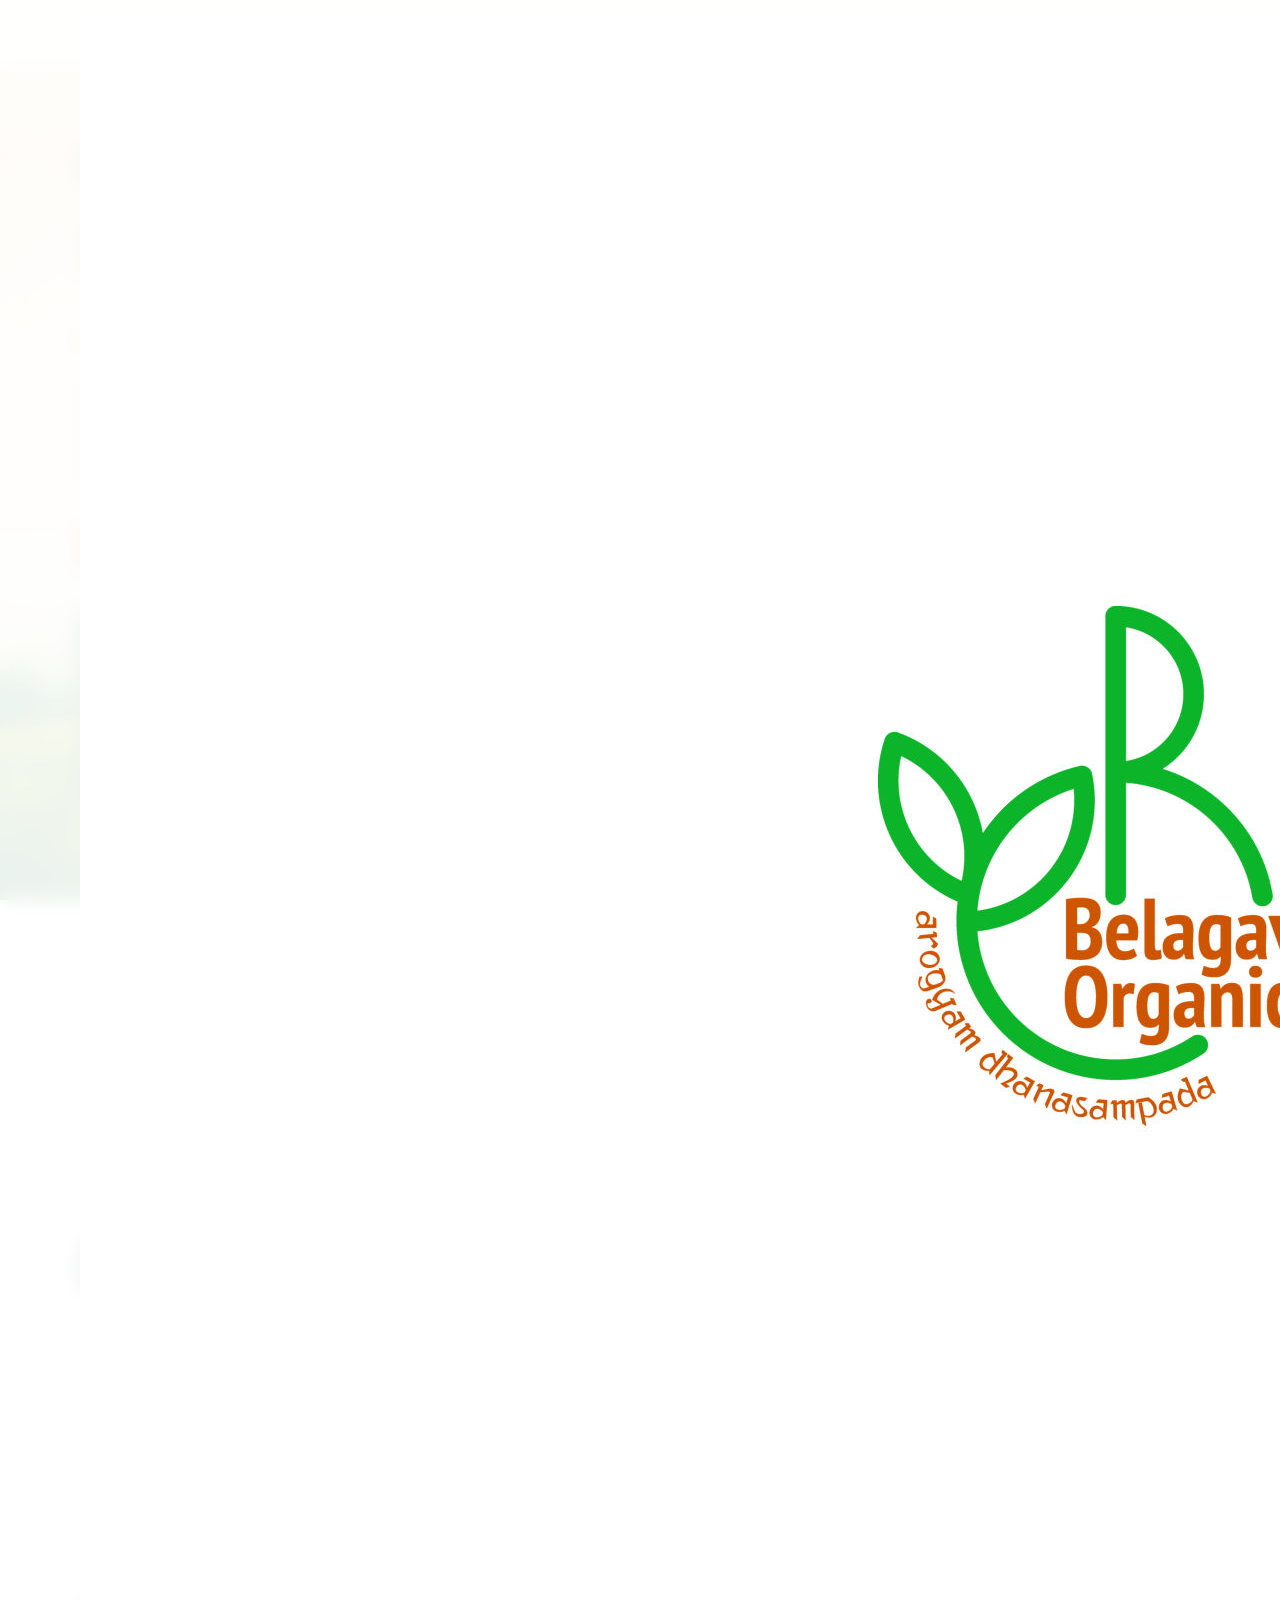
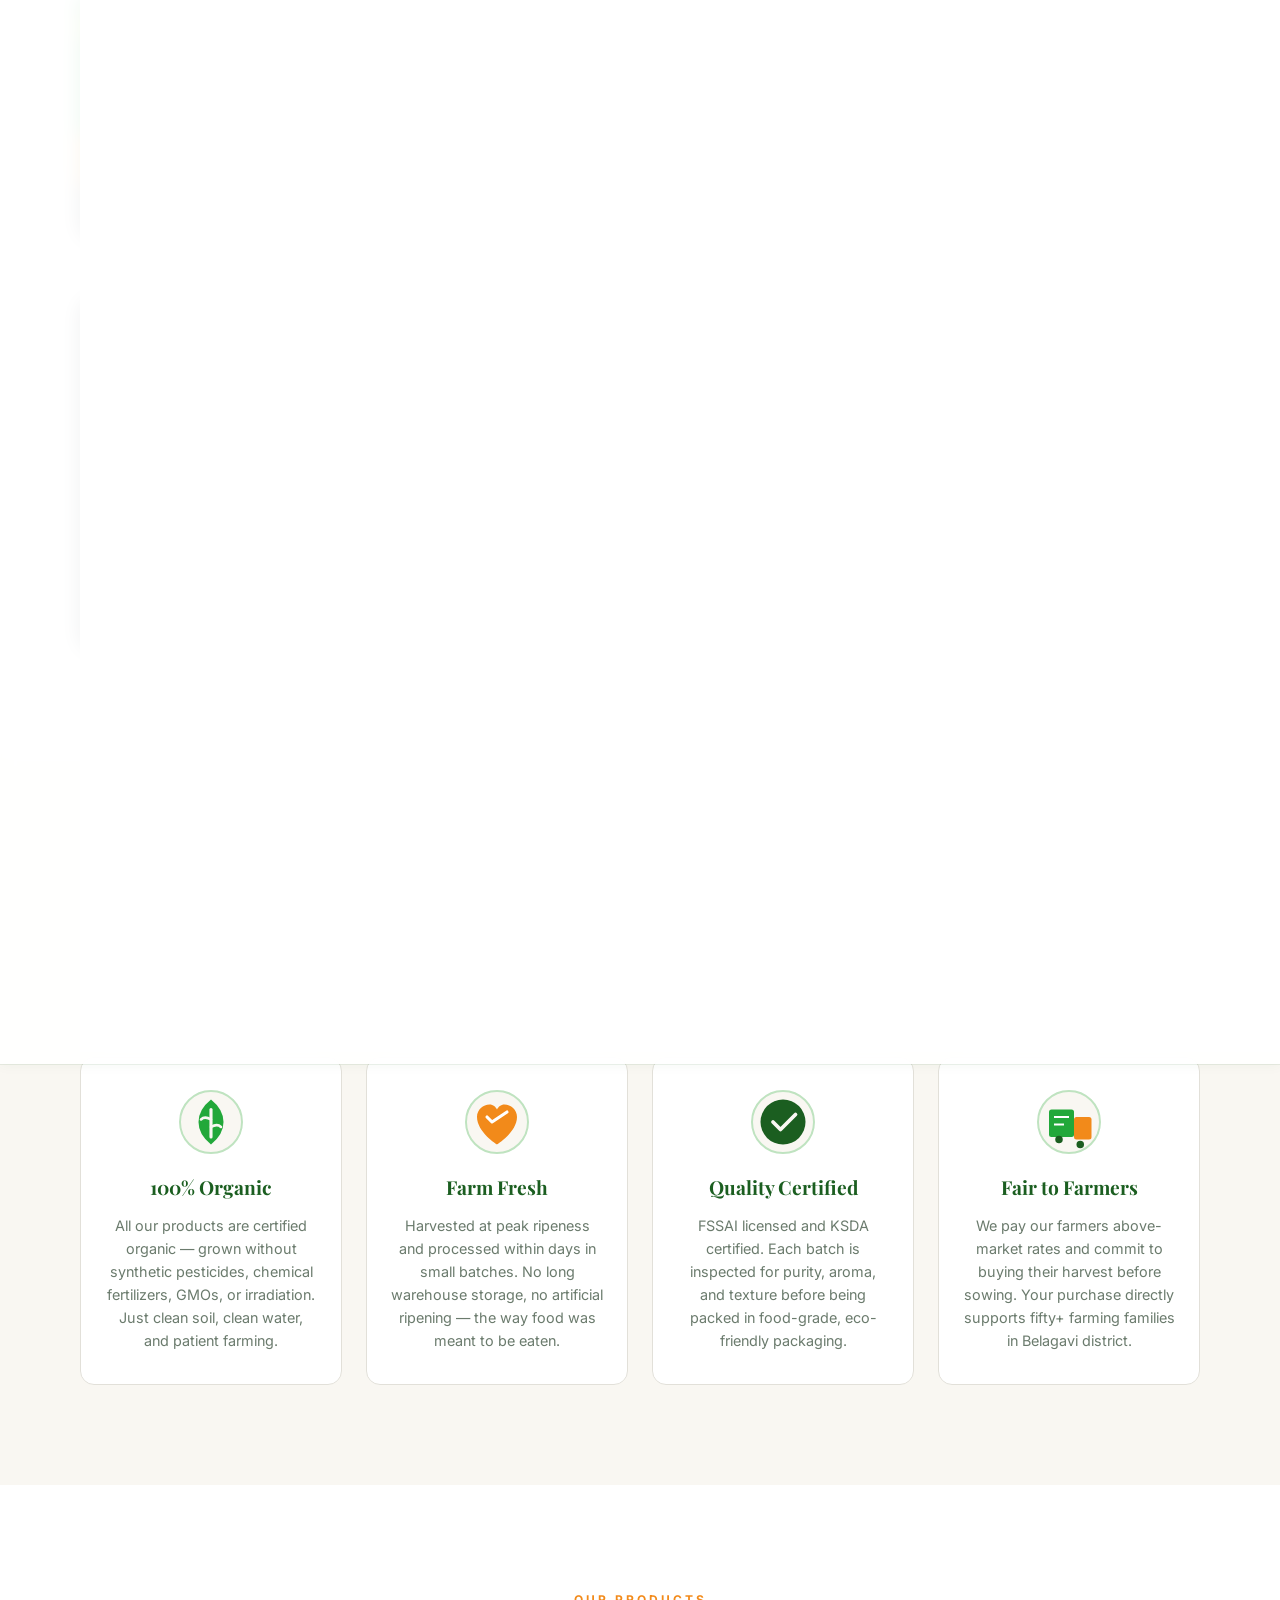
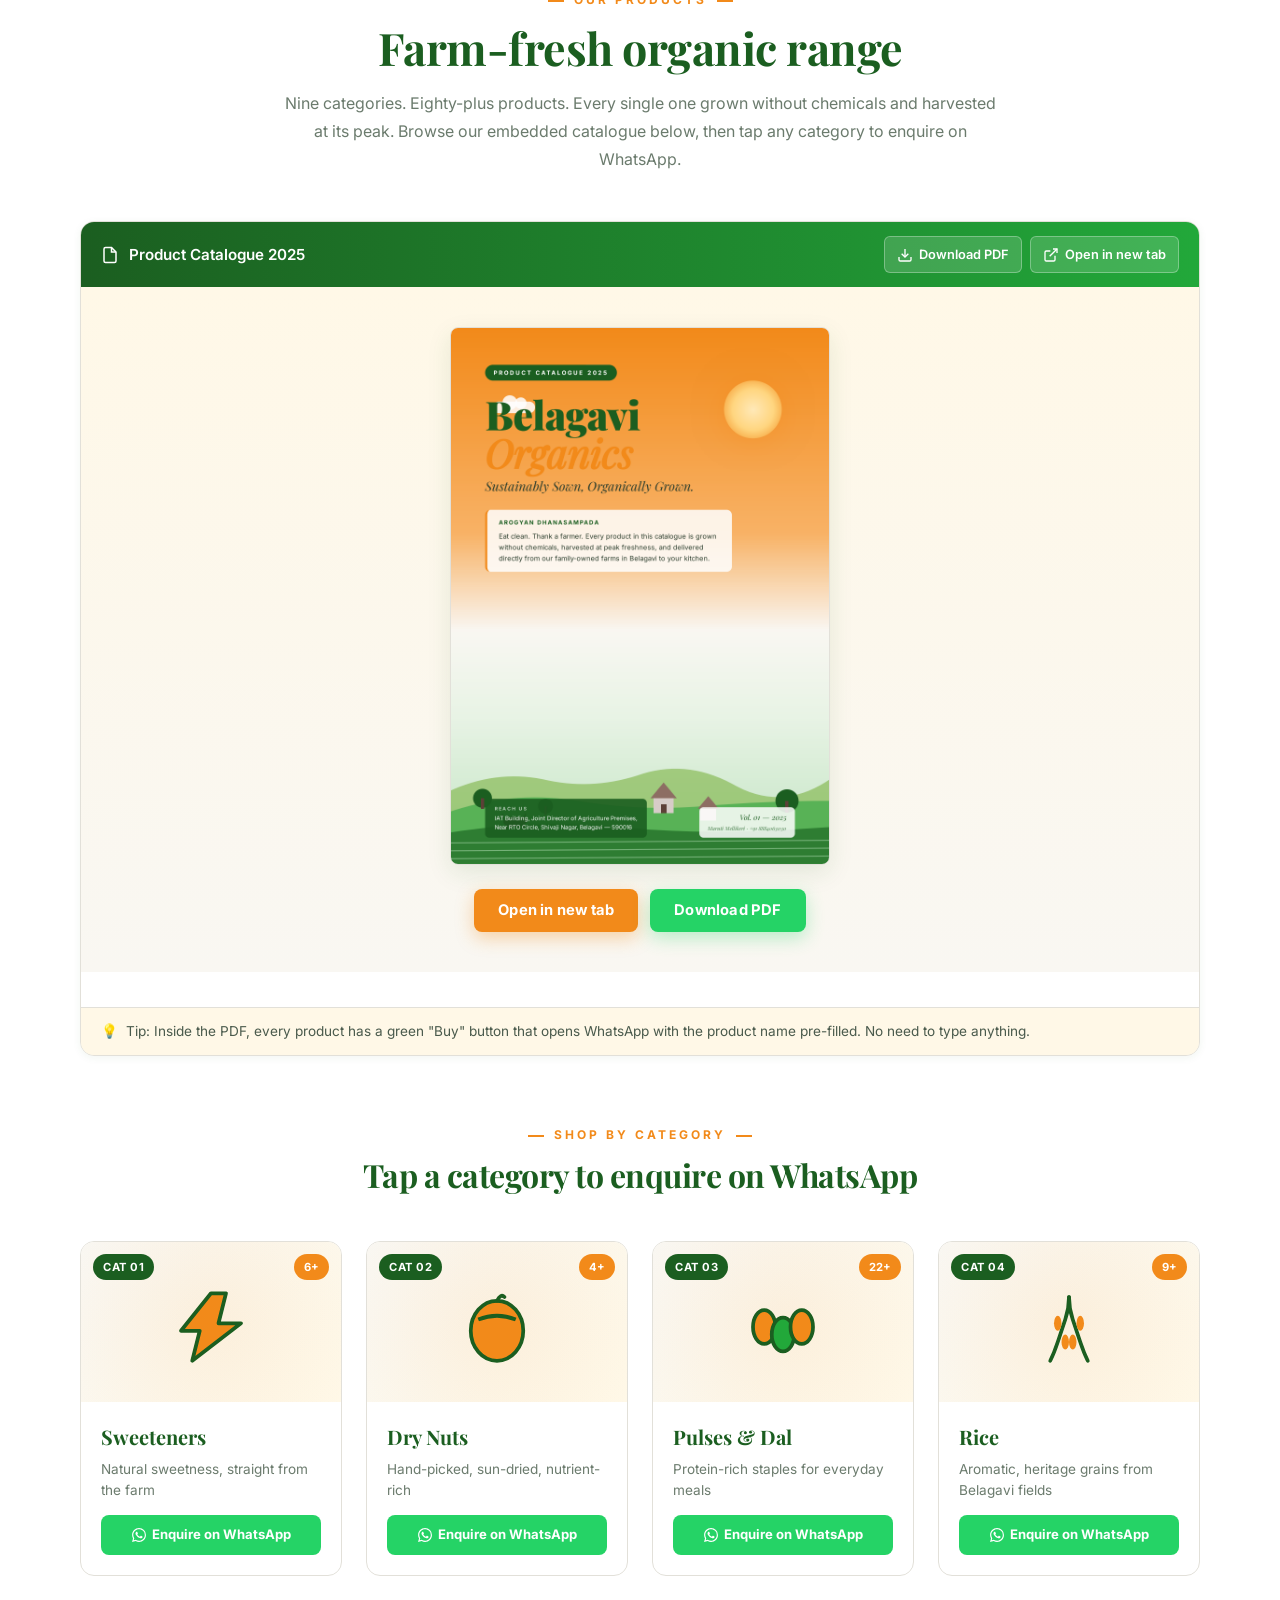
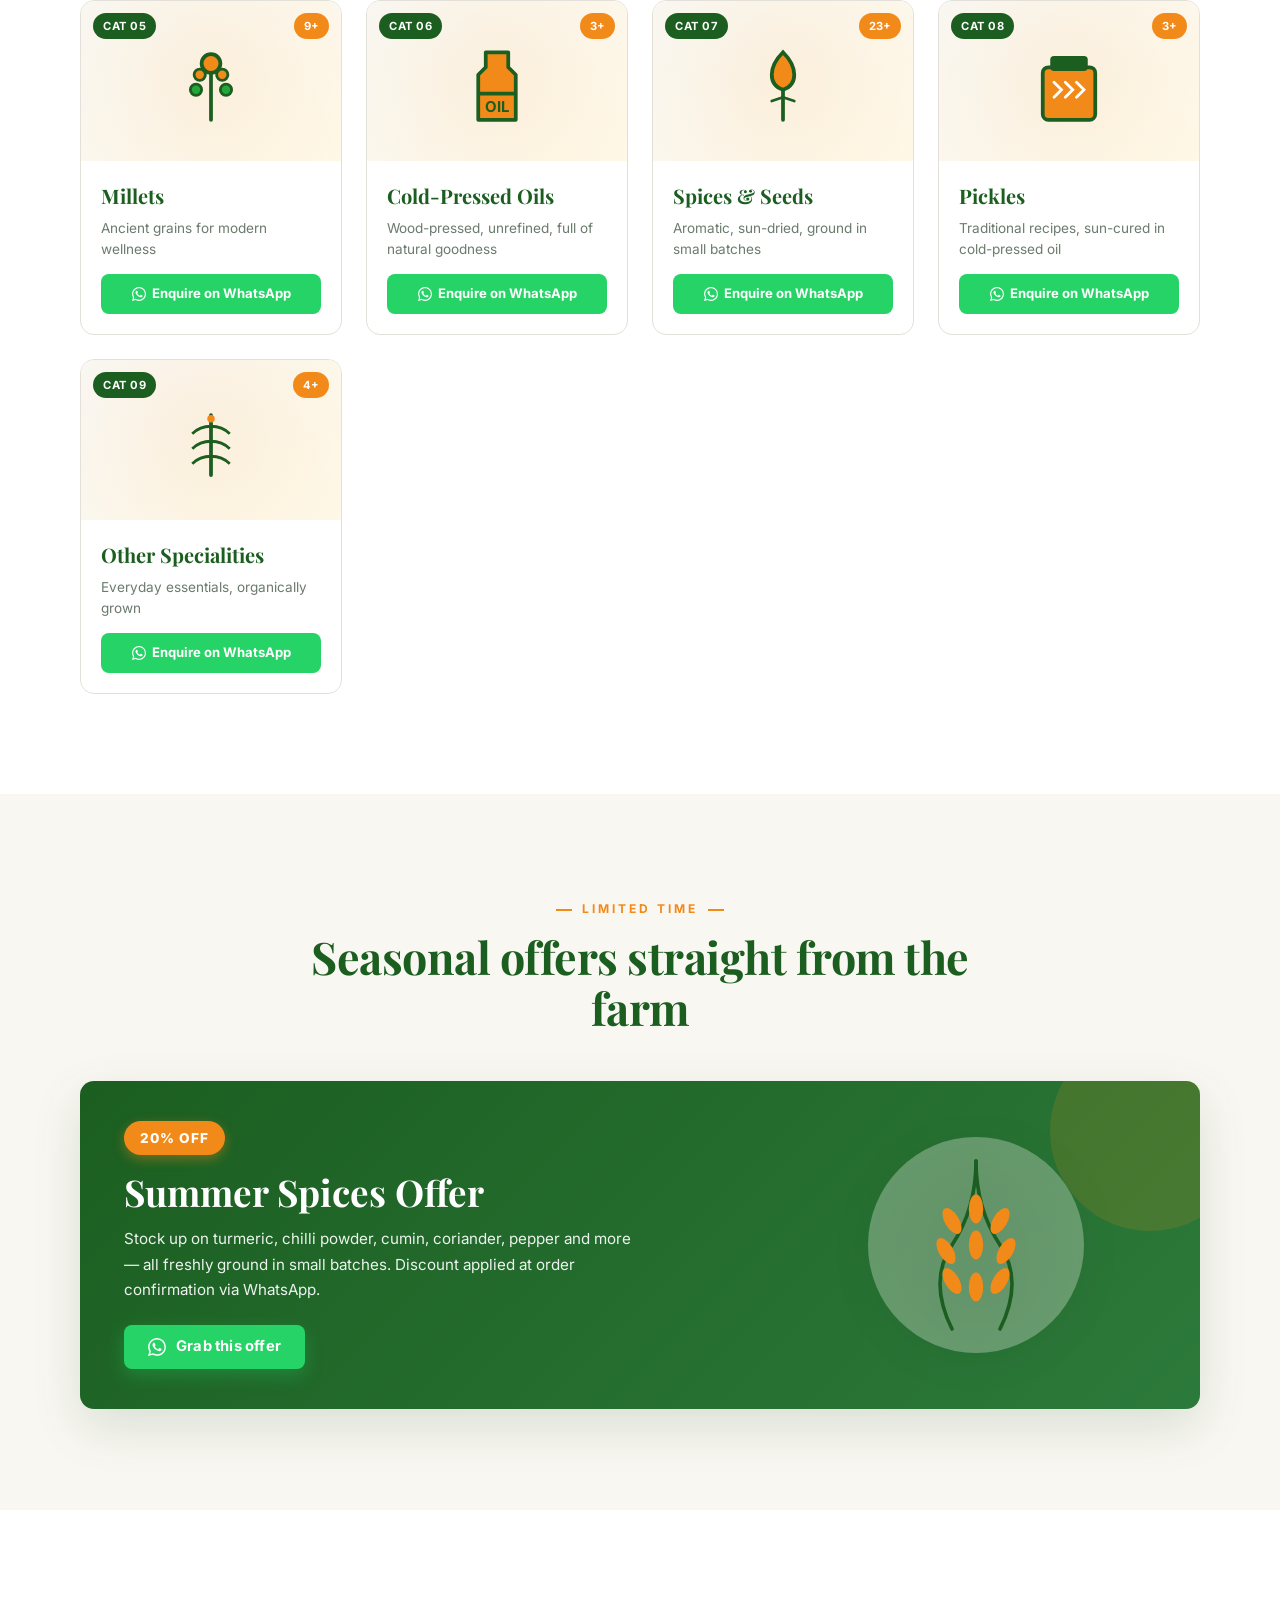
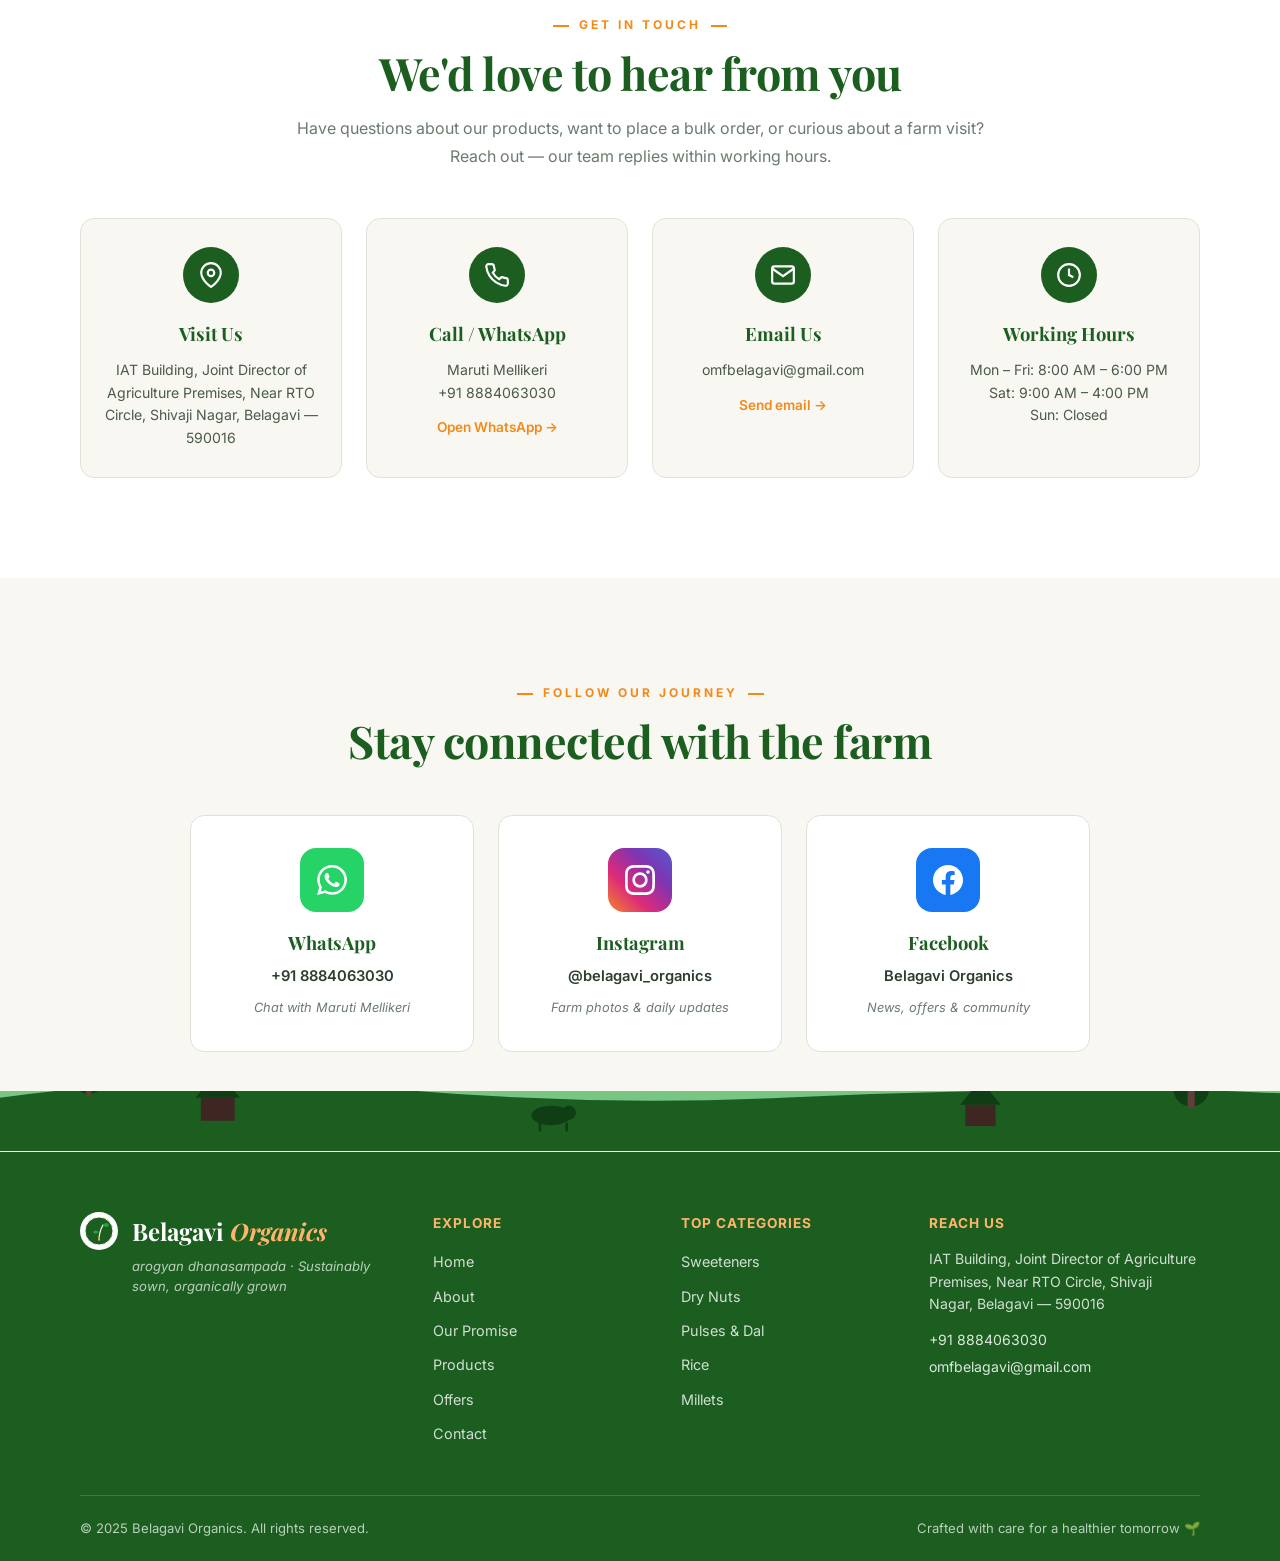
==== commit 873021ab: "Update index.html" ====
--- a/index.html
+++ b/index.html
@@ -9,7 +9,7 @@
   <meta property="og:description" content="Certified organic farm produce from Belagavi. Order directly via WhatsApp.">
   <meta property="og:type" content="website">
   <title>Belagavi Organics — Sustainably Sown, Organically Grown</title>
-  <link rel="icon" type="image/jpeg" href="assets/images/logo-text.jpg">
+  <link rel="icon" type="image/jpeg" href="assets/images/LOGO.jpg">
   <link rel="preconnect" href="https://fonts.googleapis.com">
   <link rel="preconnect" href="https://fonts.gstatic.com" crossorigin>
   <link href="https://fonts.googleapis.com/css2?family=Playfair+Display:ital,wght@0,400;0,700;0,900;1,400;1,700&family=Inter:wght@300;400;500;600;700;800&family=Noto+Sans+Devanagari:wght@400;500;600;700&family=Noto+Sans+Kannada:wght@400;500;600;700&display=swap" rel="stylesheet">
@@ -21,15 +21,7 @@
 <header class="site-header" id="siteHeader">
   <div class="header-inner">
     <a href="#home" class="logo-link" aria-label="Belagavi Organics home">
-      <span class="logo-mark" aria-hidden="true">
-        <svg viewBox="0 0 60 60" xmlns="http://www.w3.org/2000/svg">
-          <circle cx="30" cy="30" r="28" fill="#F9F7F2" stroke="#1B5E20" stroke-width="2"/>
-          <path class="stem" d="M30 48 Q30 32 38 18" stroke="#1B5E20" stroke-width="2.5" fill="none" stroke-linecap="round"/>
-          <path class="leaf leaf-r" d="M38 18 Q46 10 50 18 Q46 26 38 18" fill="#22A83A"/>
-          <path class="leaf leaf-l" d="M30 32 Q22 26 18 32 Q22 38 30 32" fill="#22A83A"/>
-          <circle cx="30" cy="44" r="2" fill="#F28A1A"/>
-        </svg>
-      </span>
+    <img src="assets/images/LOGO.jpg" alt="Belagavi Organics" class="nav-logo">
       <span class="logo-text">
         <span class="logo-name">Belagavi <em>Organics</em></span>
         <span class="logo-tag" data-i18n="logo.tag">arogyan dhanasampada</span>
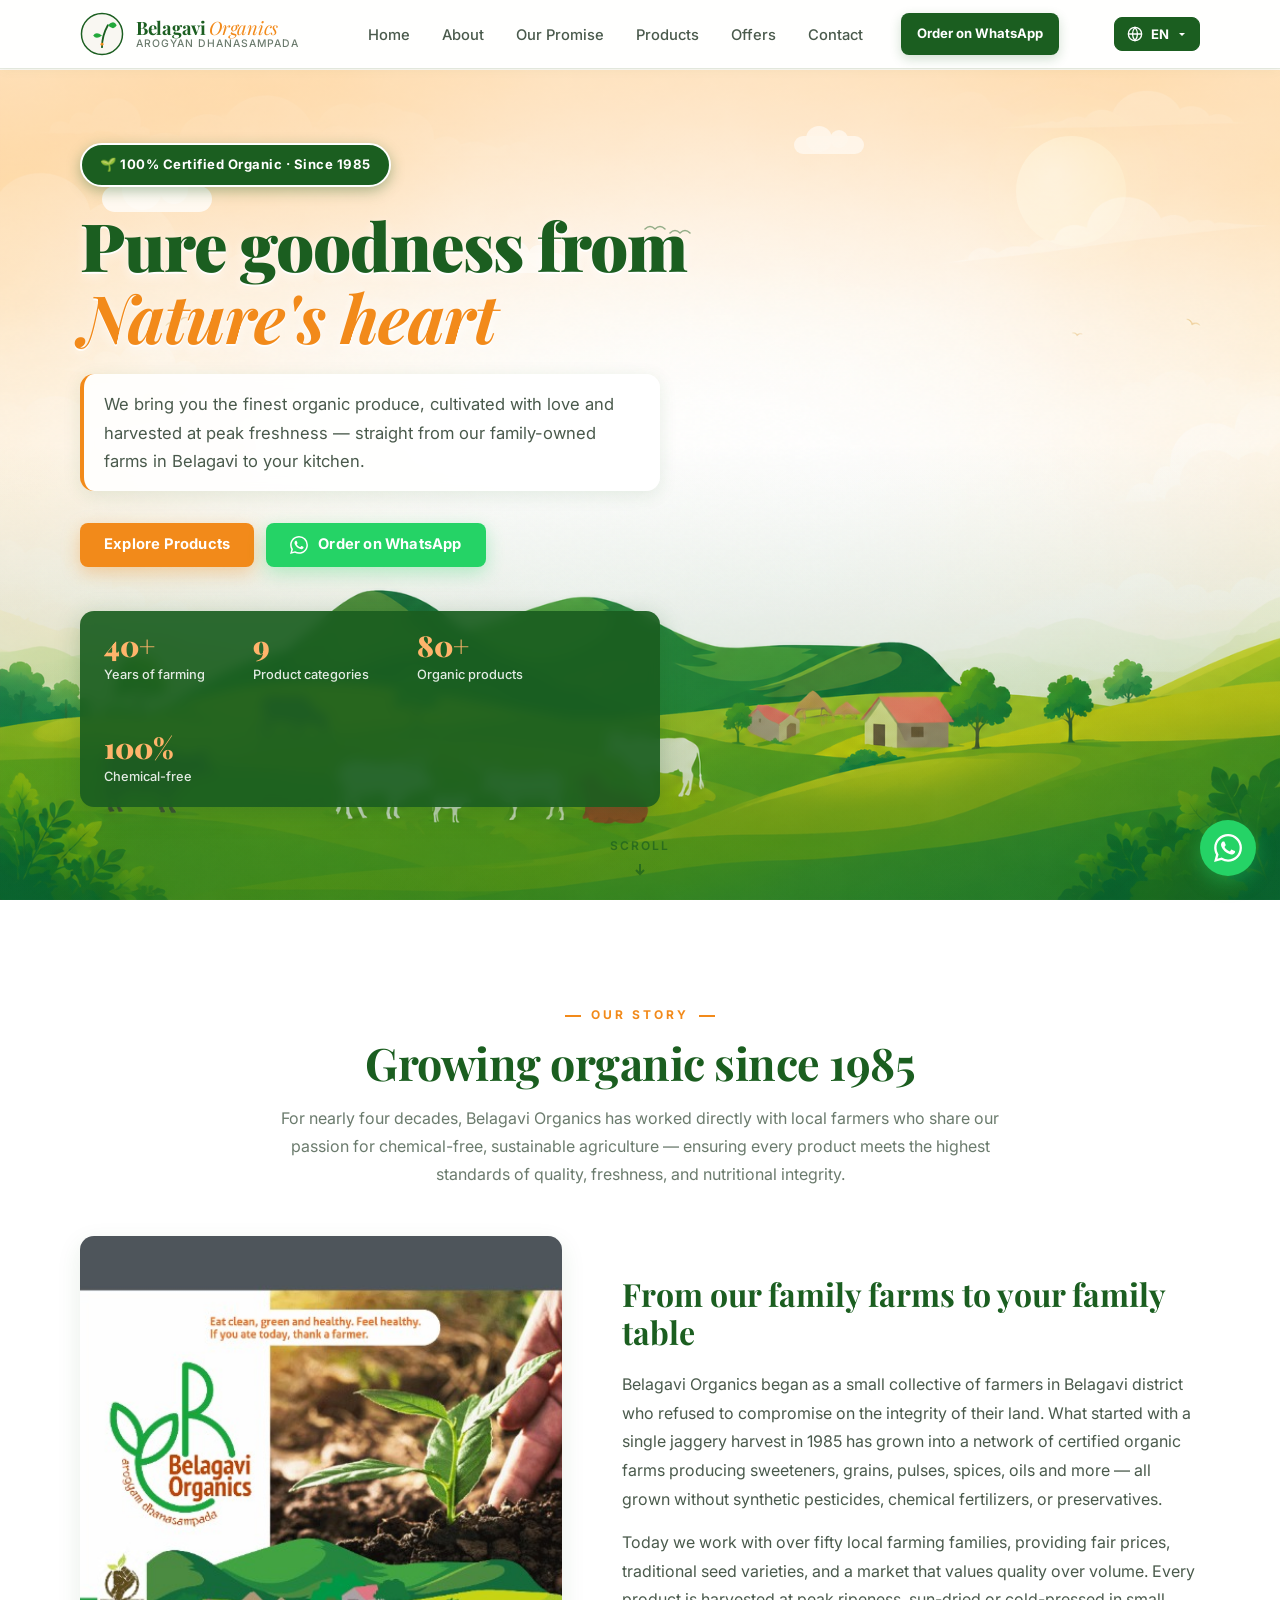
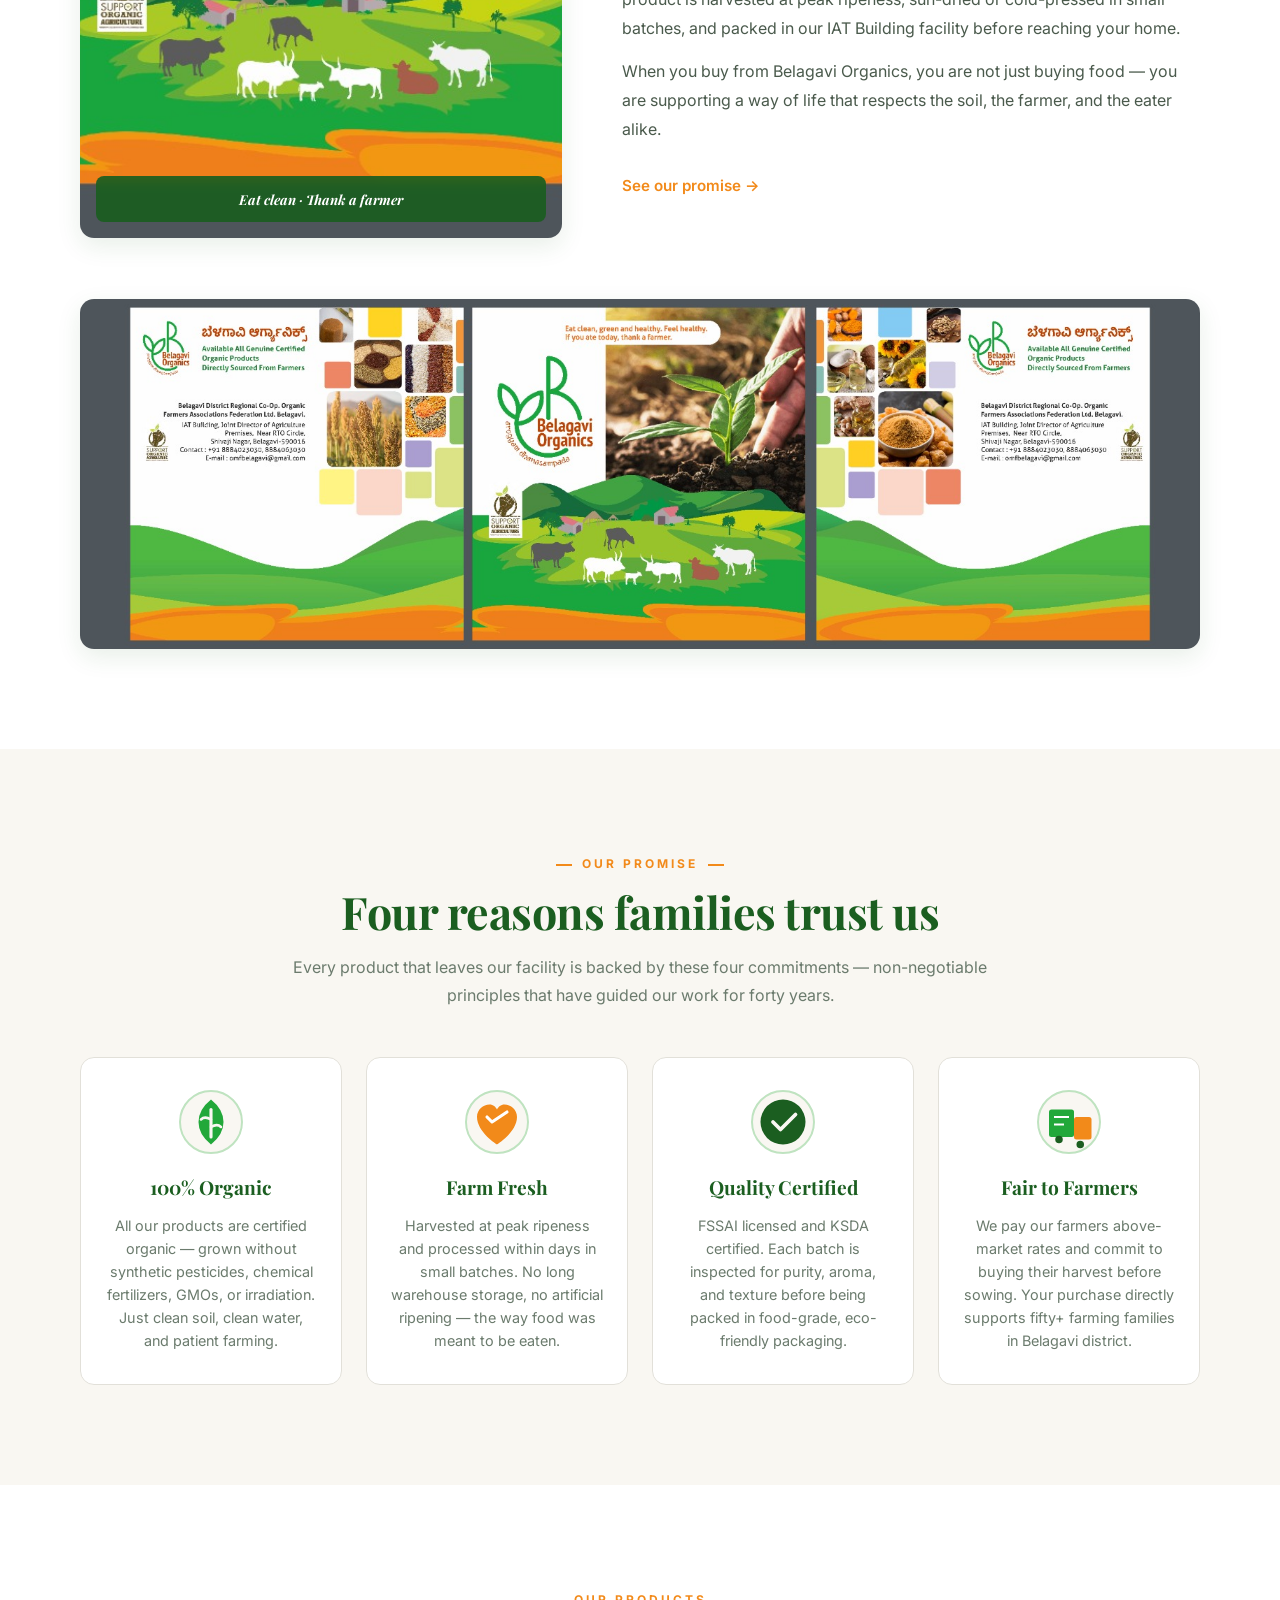
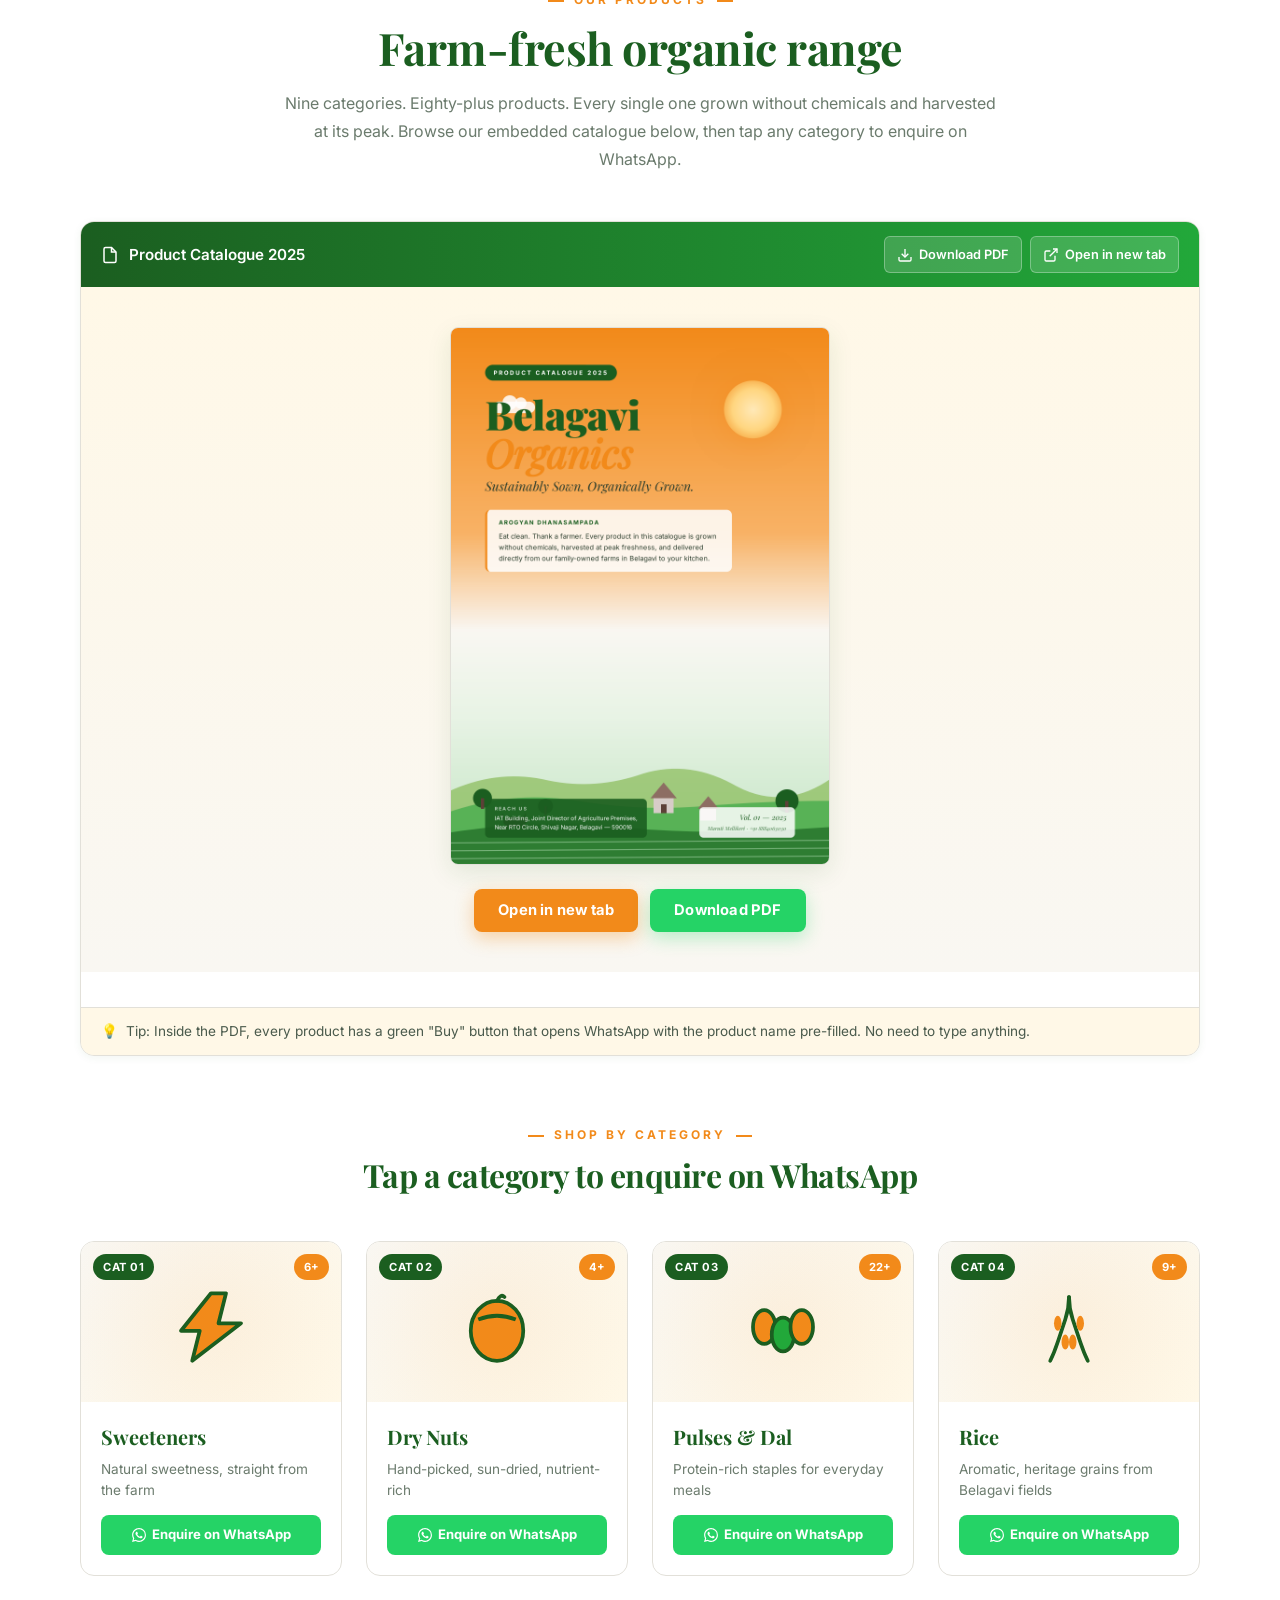
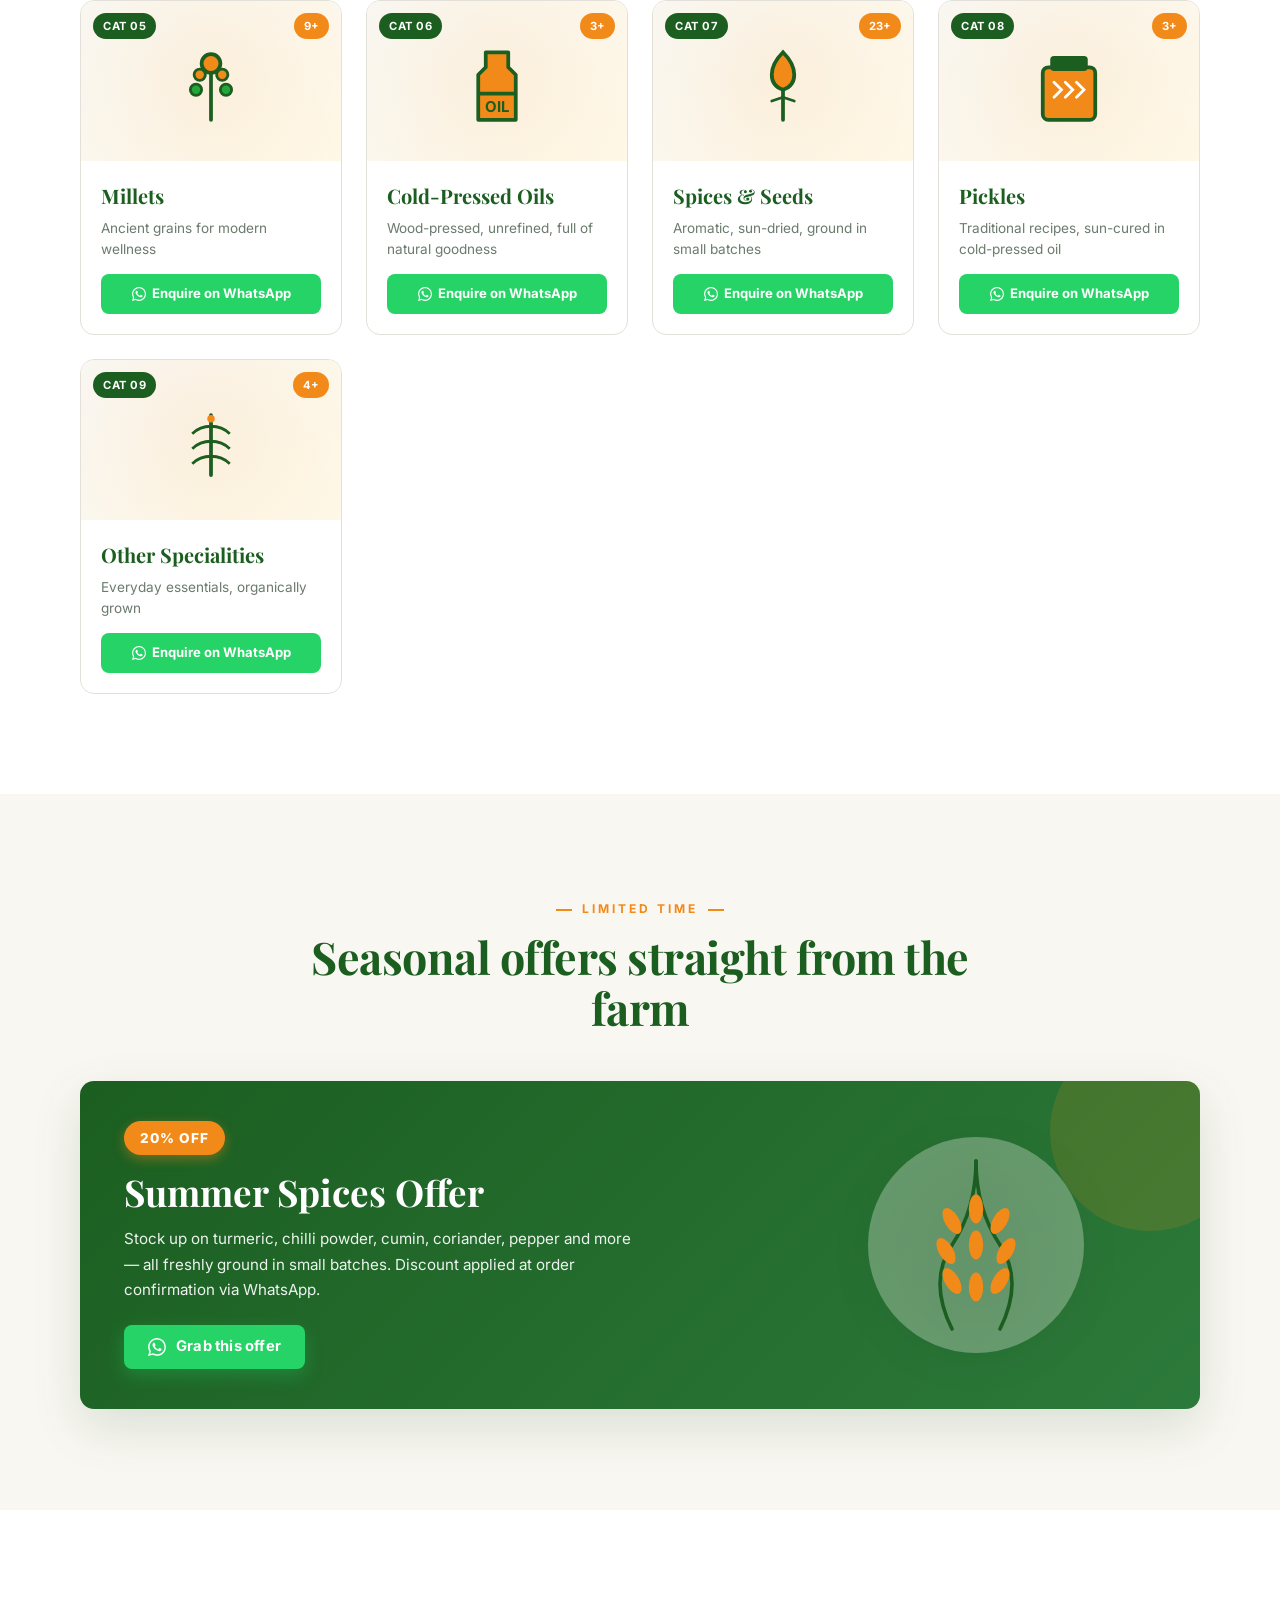
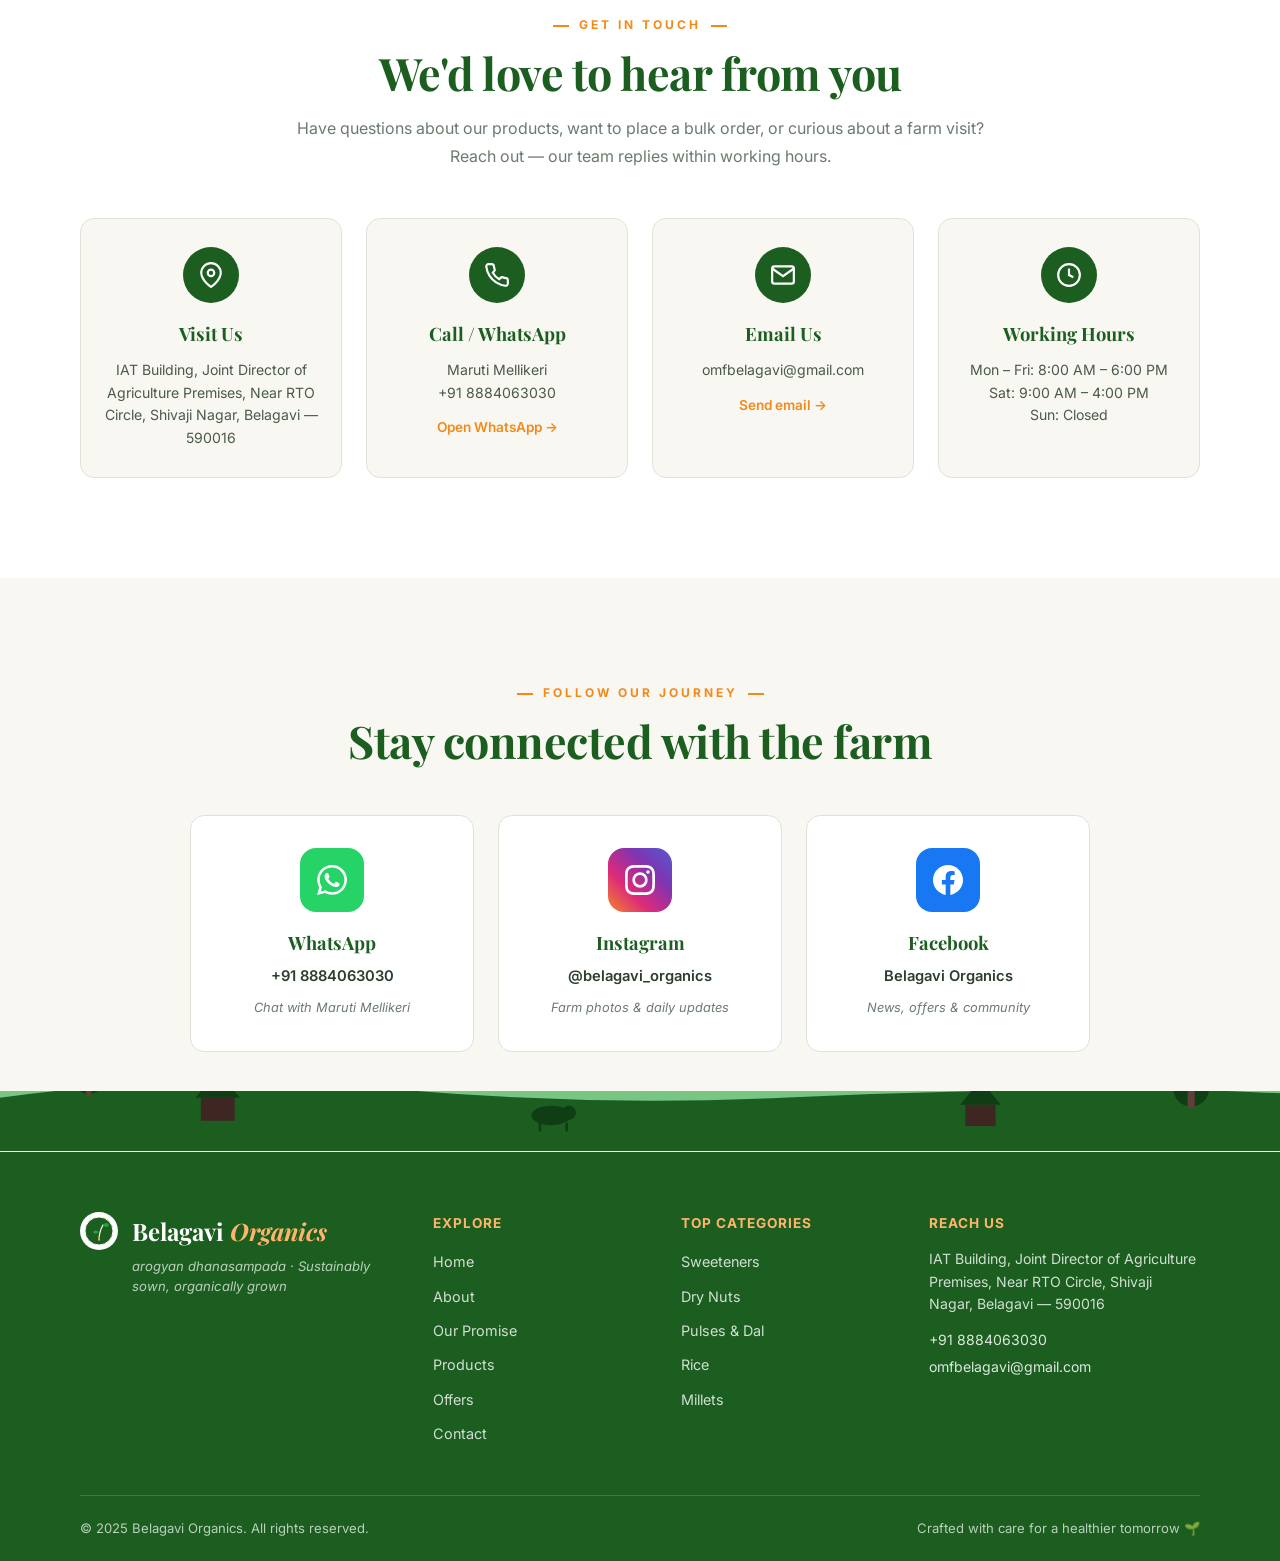
==== commit dec04e30: "index.html" ====
--- a/index.html
+++ b/index.html
@@ -9,7 +9,7 @@
   <meta property="og:description" content="Certified organic farm produce from Belagavi. Order directly via WhatsApp.">
   <meta property="og:type" content="website">
   <title>Belagavi Organics — Sustainably Sown, Organically Grown</title>
-  <link rel="icon" type="image/jpeg" href="assets/images/LOGO.jpg">
+  <link rel="icon" type="image/jpeg" href="assets/images/logo-text.jpg">
   <link rel="preconnect" href="https://fonts.googleapis.com">
   <link rel="preconnect" href="https://fonts.gstatic.com" crossorigin>
   <link href="https://fonts.googleapis.com/css2?family=Playfair+Display:ital,wght@0,400;0,700;0,900;1,400;1,700&family=Inter:wght@300;400;500;600;700;800&family=Noto+Sans+Devanagari:wght@400;500;600;700&family=Noto+Sans+Kannada:wght@400;500;600;700&display=swap" rel="stylesheet">
@@ -21,7 +21,15 @@
 <header class="site-header" id="siteHeader">
   <div class="header-inner">
     <a href="#home" class="logo-link" aria-label="Belagavi Organics home">
-    <img src="assets/images/LOGO.jpg" alt="Belagavi Organics" class="nav-logo">
+      <span class="logo-mark" aria-hidden="true">
+        <svg viewBox="0 0 60 60" xmlns="http://www.w3.org/2000/svg">
+          <circle cx="30" cy="30" r="28" fill="#F9F7F2" stroke="#1B5E20" stroke-width="2"/>
+          <path class="stem" d="M30 48 Q30 32 38 18" stroke="#1B5E20" stroke-width="2.5" fill="none" stroke-linecap="round"/>
+          <path class="leaf leaf-r" d="M38 18 Q46 10 50 18 Q46 26 38 18" fill="#22A83A"/>
+          <path class="leaf leaf-l" d="M30 32 Q22 26 18 32 Q22 38 30 32" fill="#22A83A"/>
+          <circle cx="30" cy="44" r="2" fill="#F28A1A"/>
+        </svg>
+      </span>
       <span class="logo-text">
         <span class="logo-name">Belagavi <em>Organics</em></span>
         <span class="logo-tag" data-i18n="logo.tag">arogyan dhanasampada</span>
